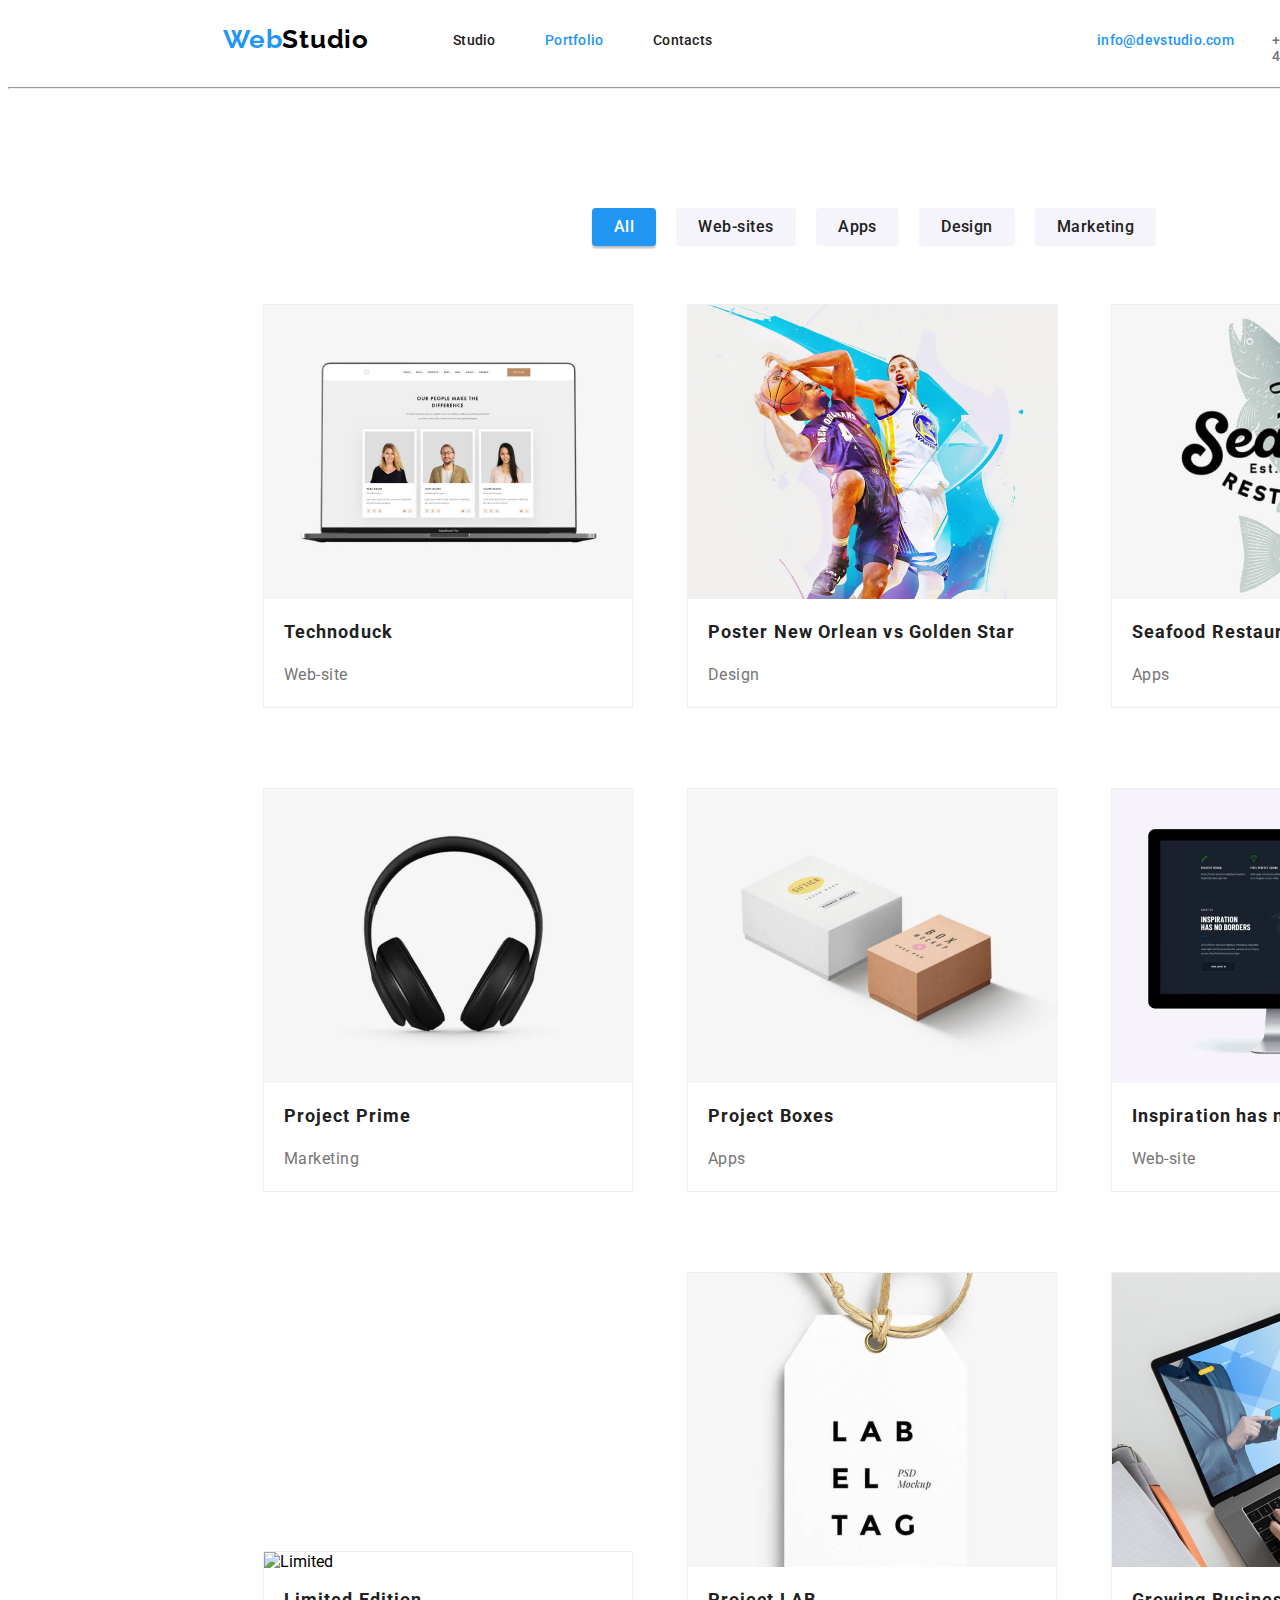
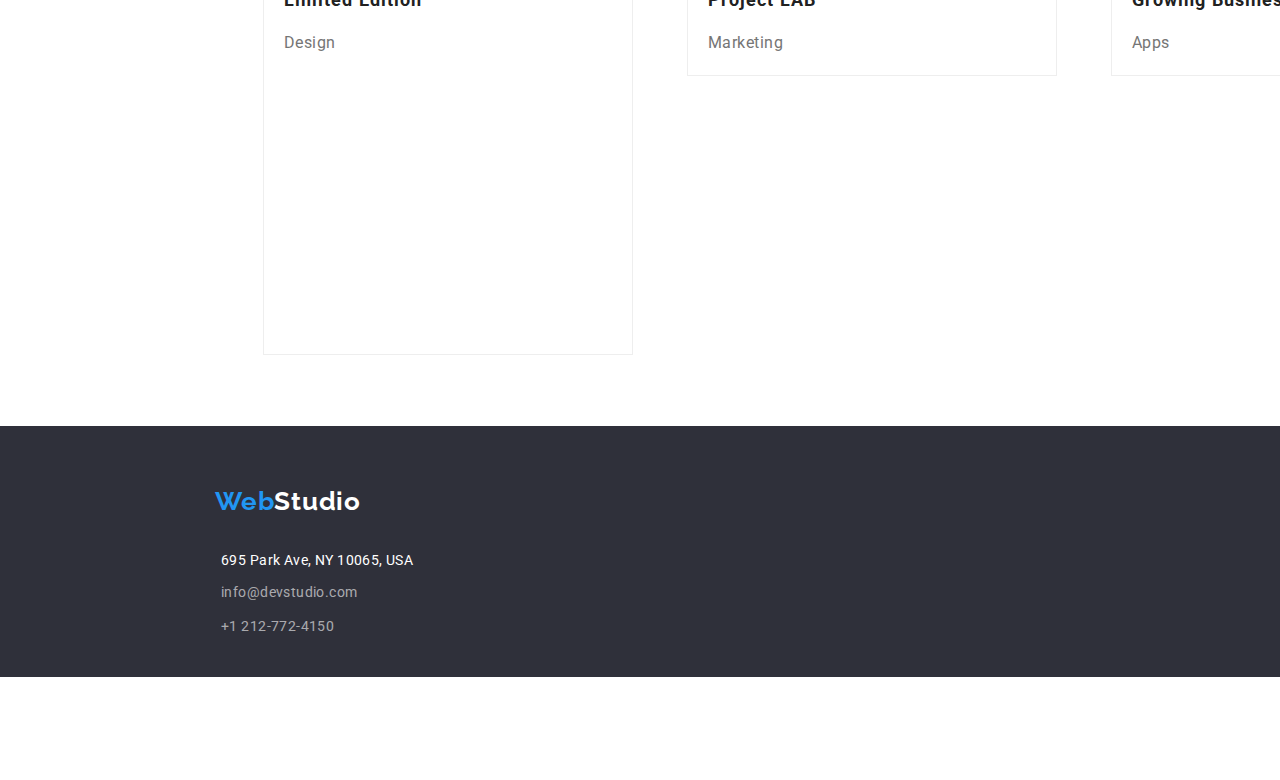
==== portfolio.html @ 0f7d9688 "update-Limited img." ====
<!DOCTYPE html>
<html lang="en">
  <head>
    <meta charset="UTF-8" />
    <meta name="viewport" content="width=device-width, initial-scale=1.0" />
    <title>Portfolio</title>
    <link rel="preconnect" href="https://fonts.googleapis.com">
    <link rel="preconnect" href="https://fonts.gstatic.com" crossorigin>
    <link href="https://fonts.googleapis.com/css2?family=Raleway:wght@700&family=Roboto:wght@400;500;700;900&display=swap" rel="stylesheet">
    <link rel="stylesheet" href="/css/styles.css">
    

    
  </head>
  <body>
     <!-- Header section -->

    <header>
     <div class="header">
      <div class="webstudio">
        <a href="index.html" class="logo">
        <h1 class="studio"><span class="web">Web</span>Studio</h1>
        </a>
      </div>

      <!-- Nav section -->
      
      <nav class="nav">
       
          <ul>
           <li><a href="index.html" class="studio-portfolio">Studio</a></li>

           <li><a href="portfolio.html" class="portfolio-activ">Portfolio</a></li>

           <li><a href="contacts.html" class="contacts">Contacts</a></li>
          </ul>
        
      </nav>


        <a href="info@devstudio.com" class="mail">info@devstudio.com</a>

        <a href="tel:+1212-772-4150" class="tel">+1 212-772-4150</a>

    </div>
    <hr class="hr">
    </header>

    
    <!-- Main section -->

    <main>
      
    <!-- Filter section -->
    
    <section class="section-filters">
    <div class="buttons">
      <ul>
        <li><button class="button-all" type="button"><span class="span-all">All</span></button></li>
        <li><button class="button-web" type="button"><span class="span-web">Web-sites</span></button></li>
        <li><button class="button-apps" type="button"><span class="span-apps">Apps</span></button></li>
        <li><button class="button-design" type="button"><span class="span-design">Design</span></button></li>
        <li><button class="button-marketing" type="button"><span class="span-marketing">Marketing</span></button></li>
      </ul>
    </section>

    <!-- Images section -->

    <section class="project">
     <ul>
          <li>

              <div class="project-div">
                <img src="images/site.jpg" alt="Laptop" width="370">
                <div class="technoduck-text">
                  <h3>Technoduck</h3>
                <p>Web-site</p>
                </div>
          </div>
           
          </li>

           <li>
            <div class="project-div">
                  <img src="images/poster.jpg" alt="Poster" width="370">
                  <h3>Poster New Orlean vs Golden Star</h3>
                  <p>Design</p>
            </div>

          </li>

           <li>
            <div class="project-div">
                  <img src="images/restaurant.jpg" alt="Resturant App" width="370">
                  <h3>Seafood Restaurant</h3>
                  <p>Apps</p>
            </div>
          </li>

           <li>
            <div class="project-div">
                  <img src="images/headsets.jpg" alt="Headsets" width="370">
                  <h3>Project Prime</h3>
                  <p>Marketing</p>
            </div>
          </li>

           <li>
            <div class="project-div">
                  <img src="images/boxes.jpg" alt="Boxes" width="370">
                  <h3>Project Boxes</h3>
                  <p>Apps</p>
            </div>
          </li>

           <li>
            <div class="project-div">
                  <img src="images/monitor.jpg" alt="Monitor" width="370">
                  <h3>Inspiration has no Borders</h3>
                  <p>Web-site</p>
            </div>
          </li>

           <li>
            <div class="project-div">
                  <img src="images/Limited.jpg" alt="Limited" width="370">
                  <h3>Limited Edition</h3>
                  <p>Design</p>
            </div>
          </li>

           <li>
           <div class="project-div">
                  <img src="images/Label-tag.jpg" alt="Label-tag" width="370">
                  <h3>Project LAB</h3>
                  <p>Marketing</p>
            </div>
          </li>

           <li>
            <div class="project-div">
                  <img src="images/buisiness.jpg" alt="Growing Business" width="370"> 
                  <h3>Growing Business</h3>
                  <p>Apps</p>
            </div>
          </li>
     </ul>
    </section>
    </main>

    <!-- Footer section -->

    <footer>

      <section class="footer-portfolio">
        <div>
          <div class="webstudio">
            <a href="index.html" class="logo">
            <h1 class="studio-footer"><span class="web">Web</span>Studio</h1>
            </a>
          </div>
  
          <address>

            <ul>
              <li><p class="footer-paragraph">695 Park Ave, NY 10065, USA</p></li>
              <li><a class="footer-mail" href="info@devstudio.com">info@devstudio.com</a></li>
              <li><a class="footer-tel" href="tel:+1212-772-4150">+1 212-772-4150</a></li>
            </ul>
          
          </address>
        </div>
      </section>
     
    </footer>



  </body>
</html>
---- css/styles.css ----
/* Body */

:root{
    --text-color:#2196F3;
    --text-large: 44px;
    --text-normal: 16px;
    --text-small: 14px;
}

body{
font-family: 'Roboto', sans-serif;
width: 1600px;
height: 2348px;
width: 1600px;
height: 2348px;
top: -3267px;
left: -3897px;


}


/*  Studio Page/Header Section */

.webstudio{
    padding-left: 215px;
    margin-top: 24px;
}

.logo{
    text-decoration: none;
}

.web{
color: var(--text-color);
font-size: 26px;
font-family: Raleway;
font-style: normal;
font-weight: 700;
line-height: normal;
letter-spacing: 0.78px;

}

.studio{
color: #000000;
font-size: 26px;
font-family: Raleway;
font-style: normal;
font-weight: 700;
line-height: normal;
letter-spacing: 0.78px;

}

/* Navication section */

.header{
    width: 1600px;
    height: 55px;
    flex-shrink: 0;
    color: #FFF;
}

.nav ul li{
display: inline;
}

.nav a{
    text-decoration: none;
}

.studio-activ{
position: absolute;
width: 42px;
height: 16px;
top: 32px;
left: 453px;
color: var(--text-color);
font-size: 14px;
font-family: Roboto;
font-style: normal;
font-weight: 500;
line-height: normal;
letter-spacing: 0.28px;

}

.portfolio{
position: absolute;
width: 58px;
height: 16px;
top: 32px;
left: 545px;
color: #212121;
font-size: 14px;
font-family: Roboto;
font-style: normal;
font-weight: 500;
line-height: normal;
letter-spacing: 0.28px;

}

.contacts{
position: absolute;
width: 58px;
height: 16px;
top: 32px;
left: 653px;
color: #212121;
font-size: 14px;
font-family: Roboto;
font-style: normal;
font-weight: 500;
line-height: normal;
letter-spacing: 0.28px;

}

.cursor {
position: absolute;
width: 32px;
height: 12px;
top: 48px;
left: 483px;

}

.mail{
position: absolute;
width: 135px;
height: 16px;
top: 32px;
left: 1097px;
color: var(--text-color);
font-size: 14px;
font-family: Roboto;
font-style: normal;
font-weight: 500;
line-height: normal;
letter-spacing: 0.28px;
text-decoration: none;
}

.tel{
position: absolute;
width: 113px;
height: 16px;
top: 32px;
left: 1272px;
color: #757575;
font-size: 14px;
font-family: Roboto;
font-style: normal;
font-weight: 500;
line-height: normal;
letter-spacing: 0.28px;
text-decoration: none;
}

.cursor-mail{
position: absolute;
left: 1119px;
top: 54px;

}

/* Portfolio Page / Header Section */

.portfolio-activ{
position: absolute;
width: 58px;
height: 16px;
top: 32px;
left: 545px;
color: var(--text-color);
font-size: 14px;
font-family: Roboto;
font-style: normal;
font-weight: 500;
line-height: normal;
letter-spacing: 0.28px;
}

.studio-portfolio{
position: absolute;
width: 42px;
height: 16px;
top: 32px;
left: 453px;
color: #212121;
font-size: 14px;
font-family: Roboto;
font-style: normal;
font-weight: 500;
line-height: normal;
letter-spacing: 0.28px;
}

.studio-activ:hover, .studio-activ:focus,
.portfolio:hover, .portfolio:focus,  
.contacts:hover, .contacts:focus,
.tel:hover, .contacts:focus,
.portfolio-activ:hover, .portfolio-activ:focus,
.studio-portfolio:hover, .studio-portfolio:focus {
   color: var(--text-color);
}


/* Main section for Studio Page */

.background{
 background: #2F303A;
 width: 1600px;
 height: 600px;
 flex-shrink: 0;
}

.title{
position: absolute;
width: 696px;
height: 120px;
top: 280px;
left: 452px;
font-family: Roboto;
font-size: 44px;
font-weight: 900;
line-height: 60px;
letter-spacing: 0.06em;
text-align: center;
color: #FFFFFF;

}


.button-book-a-service{
 
position: absolute;
width: 200px;
height: 50px;
top: 430px;
left: 700px;
border-radius: 4px;
border-radius: 4px;
background: #2196F3;
box-shadow: 0px 4px 4px 0px rgba(0, 0, 0, 0.15);
cursor: pointer;

}

.request{
color: #FFF;
font-size: 16px;
font-family: Roboto;
font-style: normal;
font-weight: 700;
line-height: 1.875em;
letter-spacing: 0.96px;
}

/* Details section */

 .description-what-we-do{
 background-color: #FFFFFF;
 width: 1600px;
 height: 2348px;
 padding-left: 100px;
}

.details {
display: flex;
position: absolute;
width: 1170px;
height: 101px;
flex-shrink: 0;
top: 730px;
left: 215px;

}

h5{
color: #212121;
font-size: 14px;
font-family: Roboto;
font-style: normal;
font-weight: 700;
line-height: normal;
letter-spacing: 0.42px;
text-transform: uppercase;
}

.details p {

color: #757575;
font-size: 14px;
font-family: Roboto;
font-style: normal;
font-weight: 400;
line-height: 24px;
letter-spacing: 0.42px;
display: flex;
width: 270px;
height: 75px;
flex-direction: column;
flex-shrink: 0;
justify-content: space-evenly;
padding-right: 30px;

}


/* What we do section */

.what-we-do{
width: 100%;
left: 701px;
top: 969px;
text-align: center;
font-family: "Roboto";
font-style: normal;
font-weight: 700;
font-size: 36px;
line-height: 42px;
letter-spacing: 0.03rem;
color: #212121;
}

.images-what-we-do{
    position: absolute;
    width: 1100px;
    height: 386px;
    left: 215px;
    top: 969px;
}


.images-what-we-do ul {
display: flex ;
justify-content: space-evenly;
list-style-type: none;
}

.first-image {
    padding-right: 30px;
}

.second-image {
    padding-right: 30px;
}

/* Our Team */

.our-team {
    position: absolute;
    width: 1600px;
    height: 648px;
    left: 0px;
    top: 1449px;
    background: #F5F4FA;

}

.our-team h2 {
    width: 165px;
    height: 42px;
    left: 718px;
    top: 1543px;
    font-family: "Roboto";
    font-style: normal;
    font-weight: 700;
    font-size: 36px;
    line-height: 42px;
    text-align: center;
    letter-spacing: 0.03em;
    width: 100%;
    margin-top: 94px;
    
}

.our-team ul {
    list-style-type: none;
    display: flex;
    justify-content: space-evenly;
    margin-top: 50px;
    margin-right: 120px;

}

.card {
    border-radius: 0px 0px 4px 4px;
    background: #FFF;
    box-shadow: 0px 1px 3px rgba(0, 0, 0, 0.12), 0px 1px 1px rgba(0, 0, 0, 0.14),
    0px 2px 1px rgba(0, 0, 0, 0.2);
    text-align: center;
    justify-content:space-between;
    flex-direction: column;
    height:100%;
}


.our-team h4 {
   
    font-family: 'Roboto';
    font-style: normal;
    font-weight: 500;
    font-size: 16px;
    line-height: 19px;
    text-align: center;
    letter-spacing: 0.03em;
    margin-bottom:5px;
    color: #212121;

}

.our-team span {
    color: #757575;
text-align: center;
font-size: 16px;
font-family: Roboto;
font-style: normal;
font-weight: 400;
line-height: normal;
letter-spacing: 0.48px;
width: 130px;
height: 19px;
top: 1954px;
left: 285px;

}

.first-card,
.second-card,
.third-card,
.fourth-card {
    padding-bottom: 20px;
}

/* Footer Section */

.footer-section {
    position: absolute;
    width: 1600px;
    height: 251px;
    flex-shrink: 0;
    background: #2F303A;
    top: 2097px;
    left: 0px;

}
    
.studio-footer {
color: #FFFFFF;
font-size: 26px;
font-family: Raleway;
font-style: normal;
font-weight: 700;
line-height: normal;
letter-spacing: 0.78px;
margin-top: 60px;

}

.footer-section ul {
list-style-type: none;
margin-left: 176px;

}

.footer-section a {
text-decoration: none;
}

.footer-paragraph {
    color: #FFF;
    font-size: 14px;
    font-family: Roboto;
    font-style: normal;
    font-weight: 400;
    line-height: normal;
    letter-spacing: 0.03em;
}

.footer-mail {
    color: rgba(255, 255, 255, 0.60);
    font-size: 14px;
    font-family: Roboto;
    font-style: normal;
    font-weight: 400;
    line-height: 16px;
    letter-spacing: 0.03em;
}


.footer-tel {
    color: rgba(255, 255, 255, 0.60);
    font-size: 14px;
    font-family: Roboto;
    font-style: normal;
    font-weight: 400;
    line-height: 16px;
    letter-spacing: 0.03em;
}

.footer-paragraph:hover,
.footer-mail:hover,
.footer-tel:hover {
    color: #2196F3;
}

.footer-paragraph:focus,
.footer-mail:focus,
.footer-tel:focus {
    color: #2196F3;
}

.footer-section ul li {
    padding: 5px;
    margin-top: 5px;
}

.footer-section ul li .footer-paragraph {
    margin-bottom: -1px;
}

/* Portfolio Page */

.hr {
    color: #ECECEC
}

.buttons {
    position: absolute;
    width: 516px;
    height: 38px;
    top: 174px;
    left: 542px;
    border-radius: 4px;
    margin-top: -70px;
    

}

.buttons ul {
list-style-type: none;
margin-top: 94px;
display: flex;


}

.buttons li {
    display: inline;
    padding: 10px;
}

.button-all {
    width: 64px;
    height: 38px;
    top: 174px;
    left: 542px;
    border-radius: 4px;
    background: #2196F3;
    box-shadow: 0px 2px 2px 0px rgba(0, 0, 0, 0.12), 0px 1px 2px 0px rgba(0, 0, 0, 0.08), 0px 3px 1px 0px rgba(0, 0, 0, 0.10);
    border: #FFF;
    cursor: pointer;
}

.span-all {
    color: #FFF;
text-align: center;
font-size: 16px;
font-family: Roboto;
font-style: normal;
font-weight: 500;
line-height: 26px;
letter-spacing: 0.03em;
}

.button-web {
    width: 120px;
    height: 38px;
    flex-shrink: 0;
    border-radius: 4px;
    background: #F5F4FA;
    border: #FFF;
    cursor: pointer;
}

.span-web {
    color: #212121;
text-align: center;
font-size: 16px;
font-family: Roboto;
font-style: normal;
font-weight: 500;
line-height: 26px;
letter-spacing: 0.48px;

}

.button-apps {
    width: 83px;
    height: 38px;
    flex-shrink: 0;
    border-radius: 4px;
    background: #F5F4FA;
    border: #FFF;
    cursor: pointer;
}

.span-apps {
    color: #212121;
    text-align: center;
    font-size: 16px;
    font-family: Roboto;
    font-style: normal;
    font-weight: 500;
    line-height: 26px;
    letter-spacing: 0.48px;
}

.button-design {
    width: 96px;
    height: 38px;
    flex-shrink: 0;
    border-radius: 4px;
    background: #F5F4FA;    
    border: #FFF;
    cursor: pointer;
}

.span-design { 
    color: #212121;
    text-align: center;
    font-size: 16px;
    font-family: Roboto;
    font-style: normal;
    font-weight: 500;
    line-height: 26px;
    letter-spacing: 0.48px;
}

.button-marketing {
    width: 121px;
    height: 38px;
    top: 174px;
    left: 937px;
    border-radius: 4px;
    border: #FFF;
    background: #F5F4FA;
    cursor: pointer;
    
}

.span-marketing {
    color: #212121;
    text-align: center;
    font-size: 16px;
    font-family: Roboto;
    font-style: normal;
    font-weight: 500;
    line-height: 26px;
    letter-spacing: 0.48px;
    
}

.project {
    width: 1600px;
    flex-direction: column;
    justify-content: center;
    align-items: center;
    gap: 94px;
    background: #FFF;
    
}

.project-div {
    box-sizing: border-box;
    width: 370px;
    height: 404px;
    left: 215px;
    background: #FFFFFF;
    border: 1px solid #EEEEEE;
    margin-bottom: 30px;

}
   
.button-all:focus,
.button-web:hover, .button-web:focus,
.button-apps:hover, .button-apps:focus,
.button-design:hover, .button-design:focus,
.button-marketing:hover, .button-marketing:focus {
   background-color: #2196F3;
}

.project ul {
 list-style-type: none;
 margin-top: 190px;
 margin-left: 190px;
}

.project li{
    display: inline-block;
    padding: 25px;

}


.project h3 {
    color: #212121;
    font-size: 18px;
    font-family: Roboto;
    font-style: normal;
    font-weight: 700;
    letter-spacing: 1.08px;
    margin-left: 20px;

}

.project p {
    font-family: Roboto;
font-size: 16px;
font-weight: 400;
line-height: 30px;
letter-spacing: 0.03em;
text-align: left;
color: #757575;
margin-left: 20px;
}

/* Footer Portfolio */

.footer-portfolio {
    width: 1600px;
    height: 251px;
    flex-shrink: 0;
    background: #2F303A;

}

.footer-portfolio ul {
    list-style-type: none;
    margin-left: 176px; 
}

.footer-portfolio {
    position: absolute;
    width: 1600px;
    height: 251px;
    flex-shrink: 0;
    background: #2F303A;
    left: 0px;

}

.footer-portfolio a {
    text-decoration: none;
}

.footer-portfolio ul li {
    padding: 5px;
    margin-top: 5px;
}

.footer-portfolio ul li .footer-paragraph {
    margin-bottom: -1px;
}
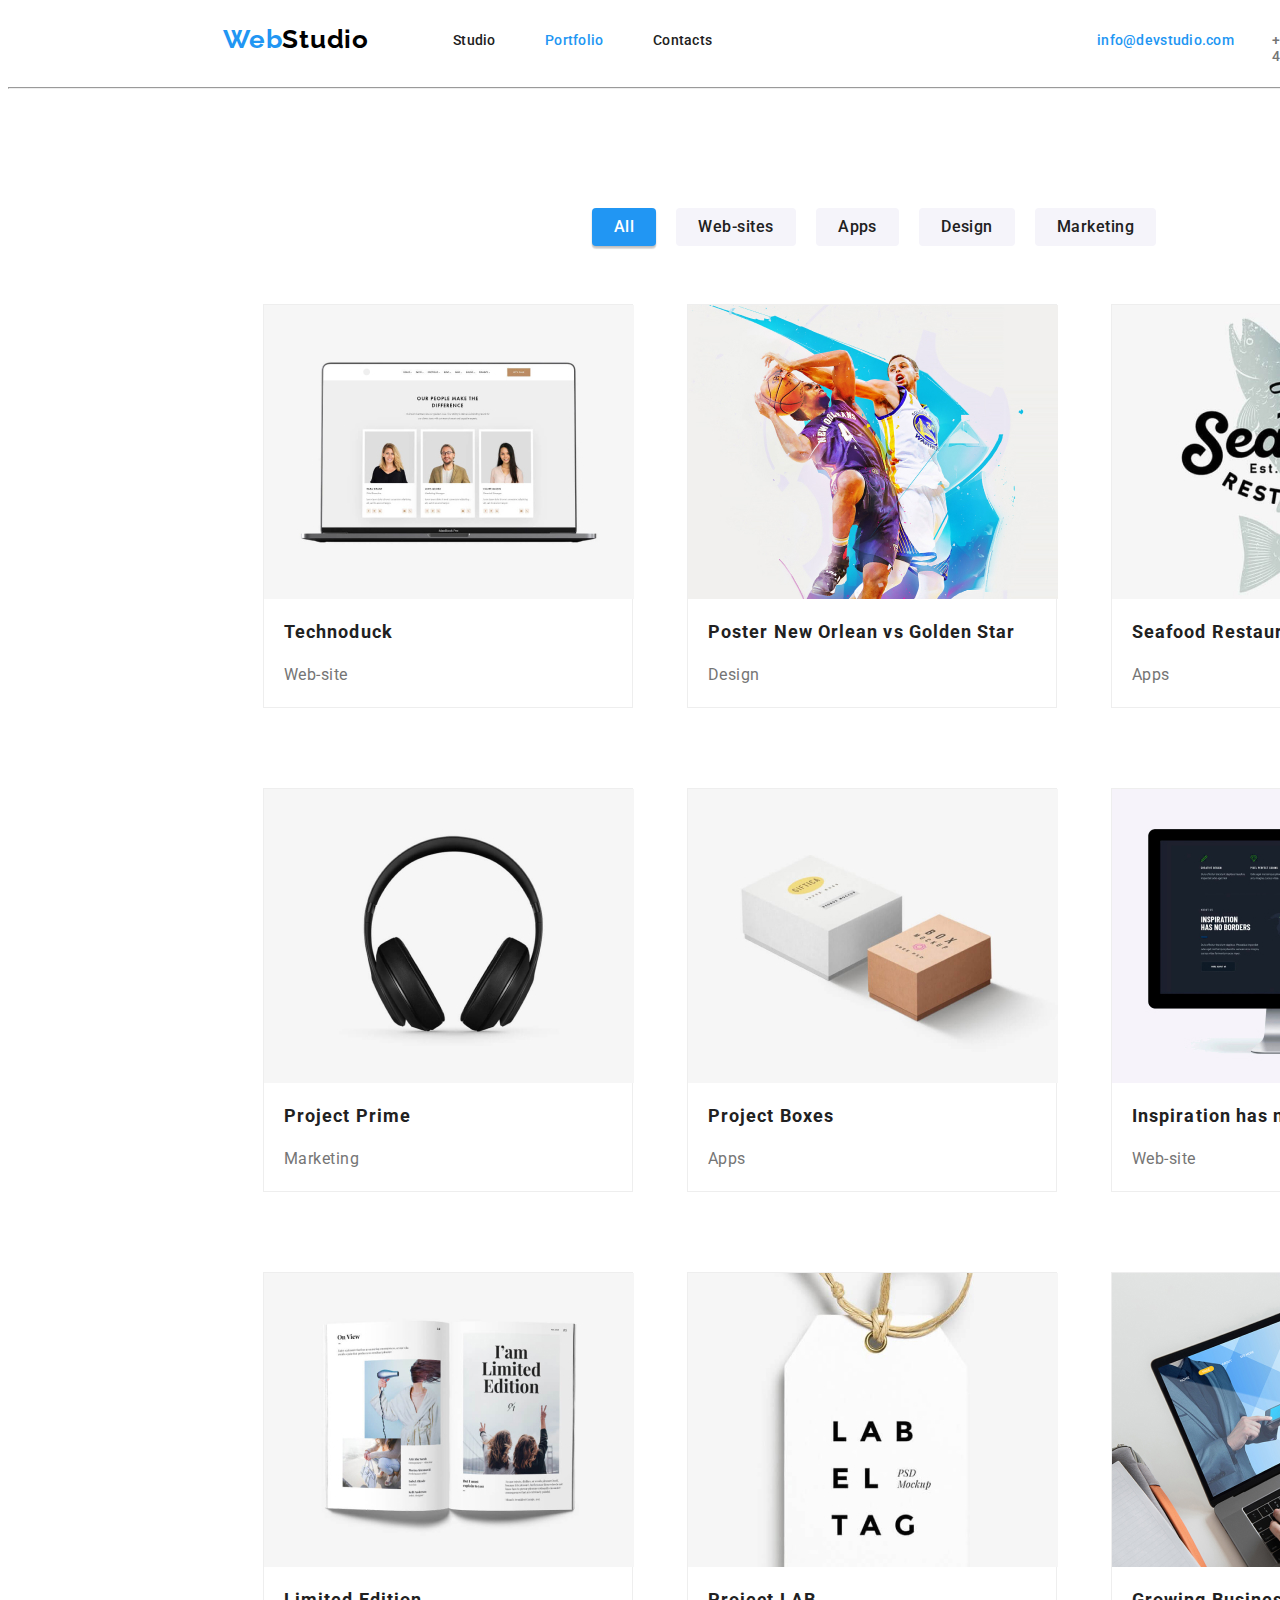
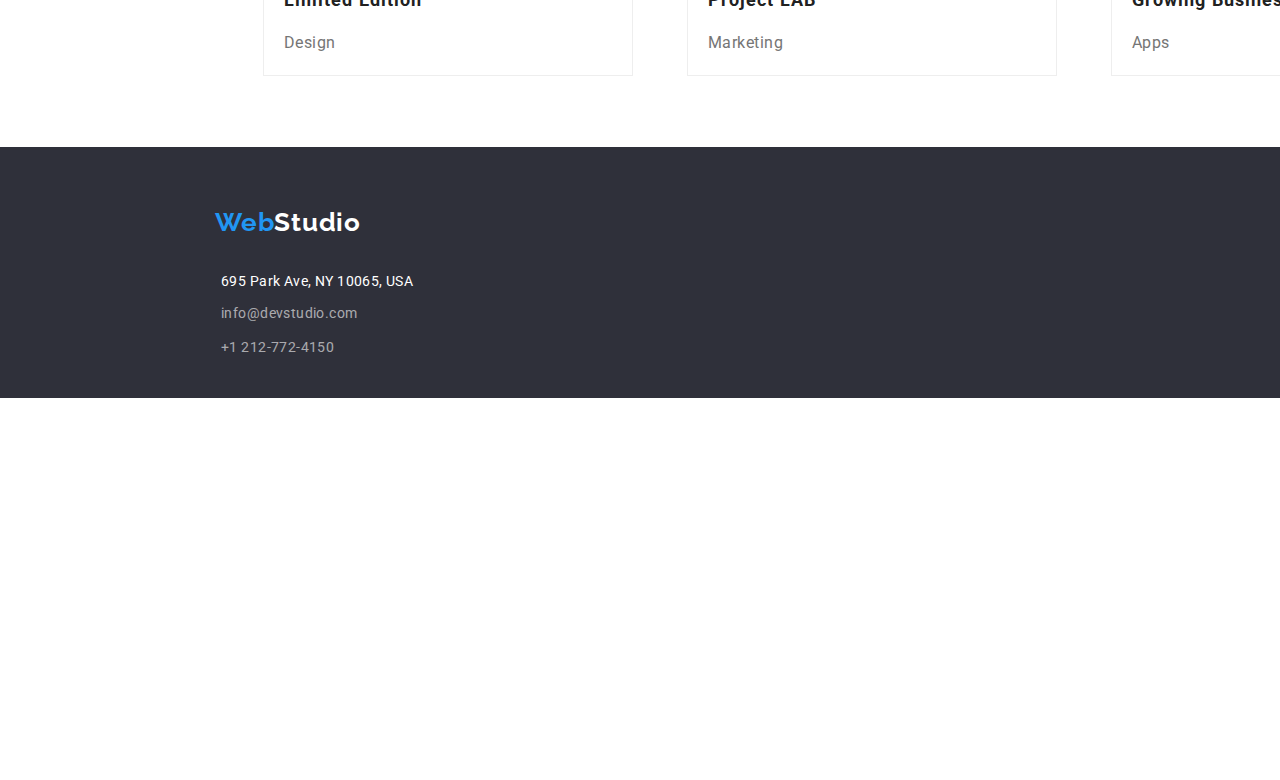
==== commit 833ad8c9: "update- limited edition img." ====
--- a/portfolio.html
+++ b/portfolio.html
@@ -123,7 +123,7 @@
 
            <li>
             <div class="project-div">
-                  <img src="images/Limited.jpg" alt="Limited" width="370">
+                  <img src="images/limited-edition.jpg" alt="Limited-edition" width="370">
                   <h3>Limited Edition</h3>
                   <p>Design</p>
             </div>
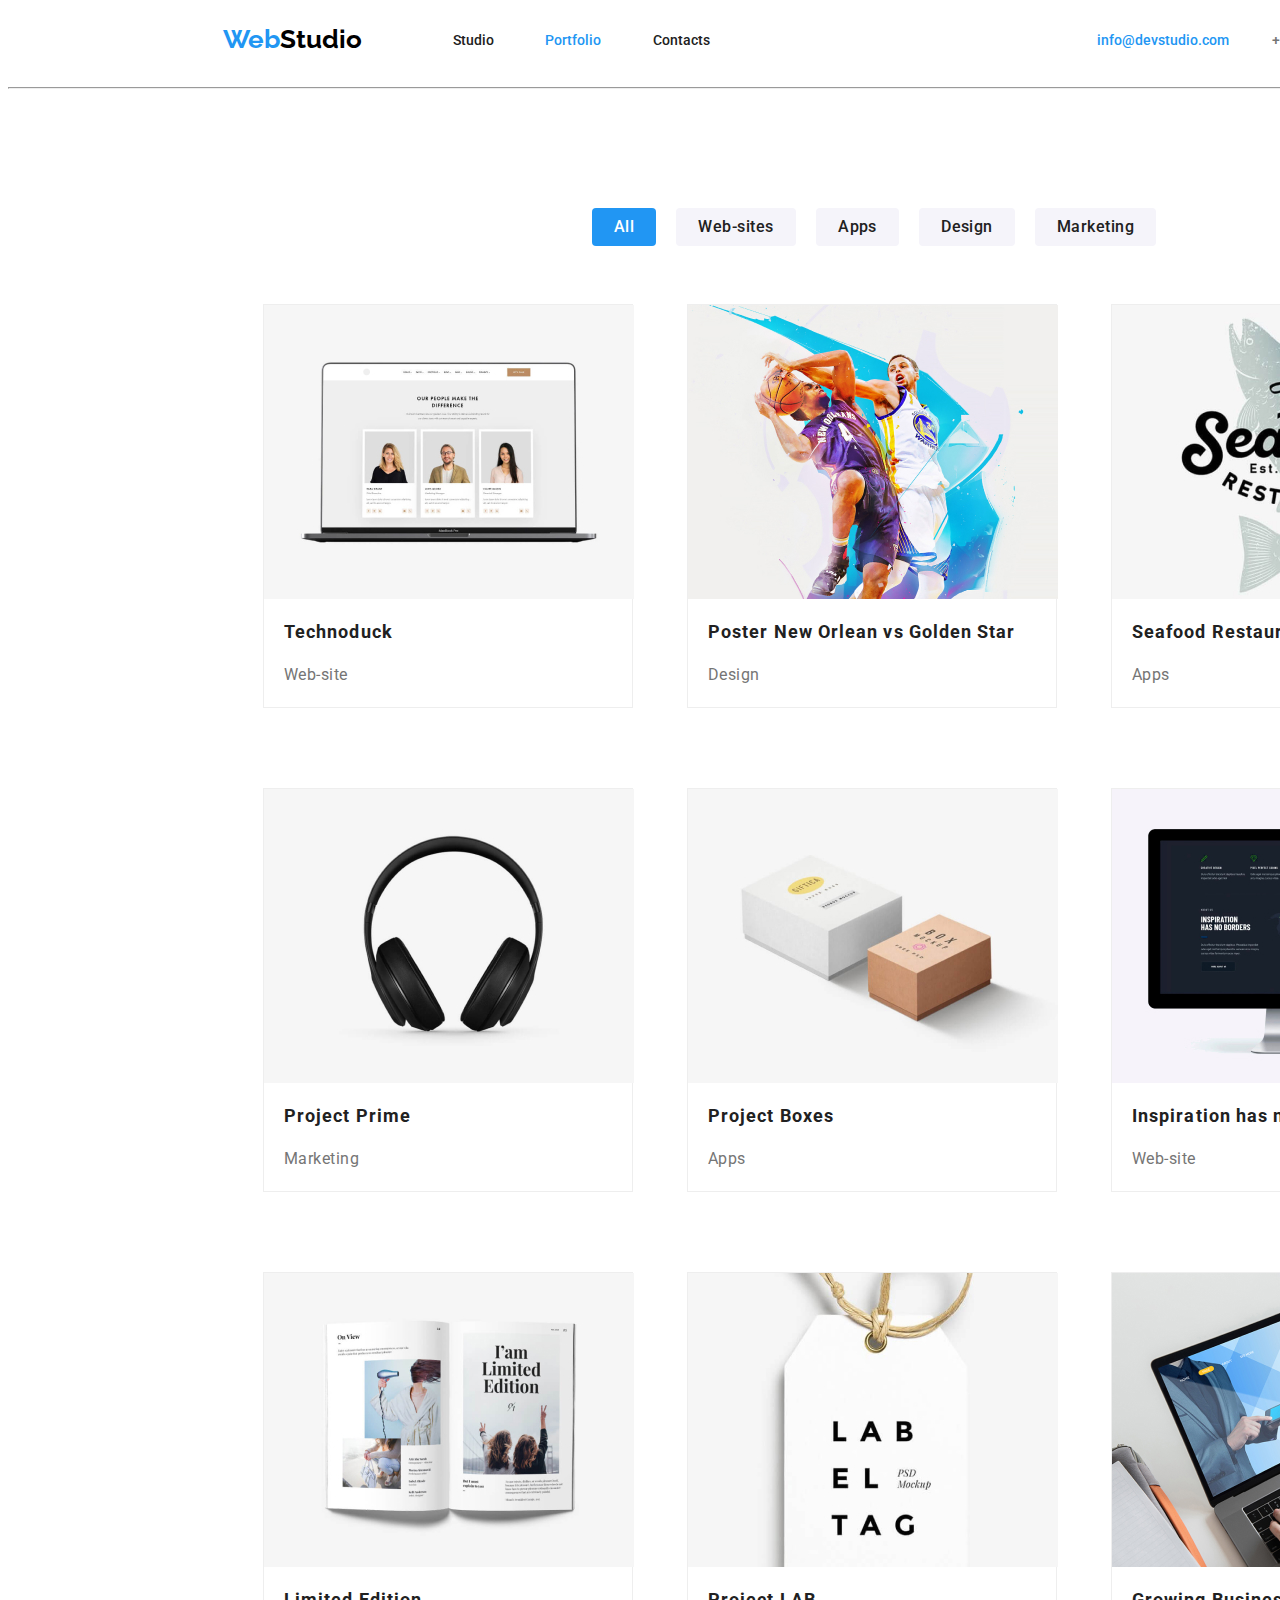
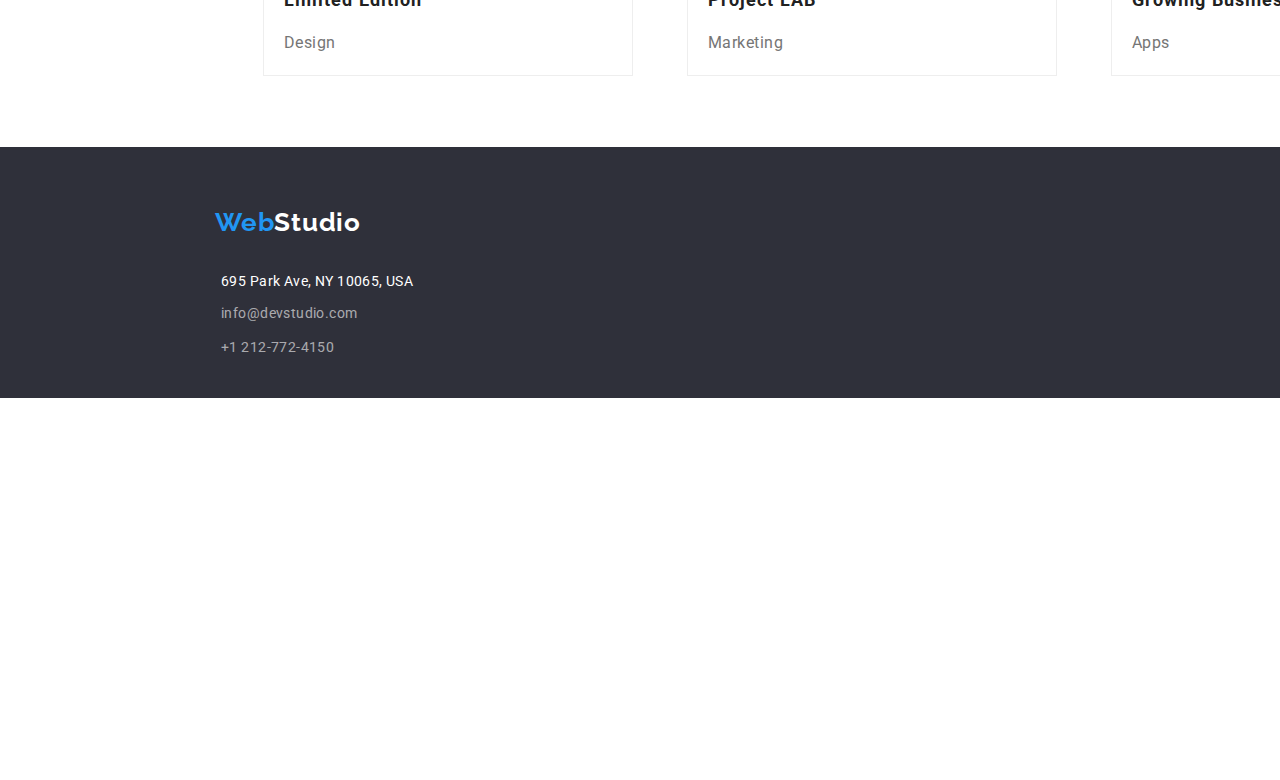
==== commit d0d2418d: "update hw-02" ====
--- a/portfolio.html
+++ b/portfolio.html
@@ -1,180 +1,249 @@
 <!DOCTYPE html>
 <html lang="en">
-  <head>
-    <meta charset="UTF-8" />
-    <meta name="viewport" content="width=device-width, initial-scale=1.0" />
-    <title>Portfolio</title>
-    <link rel="preconnect" href="https://fonts.googleapis.com">
-    <link rel="preconnect" href="https://fonts.gstatic.com" crossorigin>
-    <link href="https://fonts.googleapis.com/css2?family=Raleway:wght@700&family=Roboto:wght@400;500;700;900&display=swap" rel="stylesheet">
-    <link rel="stylesheet" href="/css/styles.css">
-    
-
-    
-  </head>
-  <body>
-     <!-- Header section -->
-
-    <header>
-     <div class="header">
-      <div class="webstudio">
-        <a href="index.html" class="logo">
-        <h1 class="studio"><span class="web">Web</span>Studio</h1>
-        </a>
-      </div>
-
-      <!-- Nav section -->
-      
-      <nav class="nav">
-       
-          <ul>
-           <li><a href="index.html" class="studio-portfolio">Studio</a></li>
-
-           <li><a href="portfolio.html" class="portfolio-activ">Portfolio</a></li>
-
-           <li><a href="contacts.html" class="contacts">Contacts</a></li>
-          </ul>
-        
-      </nav>
-
-
-        <a href="info@devstudio.com" class="mail">info@devstudio.com</a>
-
-        <a href="tel:+1212-772-4150" class="tel">+1 212-772-4150</a>
-
-    </div>
-    <hr class="hr">
-    </header>
-
-    
-    <!-- Main section -->
-
-    <main>
-      
-    <!-- Filter section -->
-    
-    <section class="section-filters">
-    <div class="buttons">
-      <ul>
-        <li><button class="button-all" type="button"><span class="span-all">All</span></button></li>
-        <li><button class="button-web" type="button"><span class="span-web">Web-sites</span></button></li>
-        <li><button class="button-apps" type="button"><span class="span-apps">Apps</span></button></li>
-        <li><button class="button-design" type="button"><span class="span-design">Design</span></button></li>
-        <li><button class="button-marketing" type="button"><span class="span-marketing">Marketing</span></button></li>
-      </ul>
-    </section>
-
-    <!-- Images section -->
-
-    <section class="project">
-     <ul>
-          <li>
-
-              <div class="project-div">
-                <img src="images/site.jpg" alt="Laptop" width="370">
-                <div class="technoduck-text">
-                  <h3>Technoduck</h3>
-                <p>Web-site</p>
+    <head>
+        <meta charset="UTF-8" />
+        <meta name="viewport" content="width=device-width, initial-scale=1.0" />
+        <title>Portfolio</title>
+        <link rel="preconnect" href="https://fonts.googleapis.com" />
+        <link rel="preconnect" href="https://fonts.gstatic.com" crossorigin />
+        <link
+            href="https://fonts.googleapis.com/css2?family=Raleway:wght@700&family=Roboto:wght@400;500;700;900&display=swap"
+            rel="stylesheet"
+        />
+        <link rel="stylesheet" href="./css/styles.css" />
+    </head>
+    <body>
+        <!-- Header section -->
+
+        <header>
+            <div class="header">
+                <div class="webstudio">
+                    <a href="index.html" class="logo">
+                        <h1 class="studio">
+                            <span class="web">Web</span>Studio
+                        </h1>
+                    </a>
                 </div>
-          </div>
-           
-          </li>
-
-           <li>
-            <div class="project-div">
-                  <img src="images/poster.jpg" alt="Poster" width="370">
-                  <h3>Poster New Orlean vs Golden Star</h3>
-                  <p>Design</p>
+
+                <!-- Nav section -->
+
+                <nav class="nav">
+                    <ul>
+                        <li>
+                            <a href="index.html" class="studio-portfolio"
+                                >Studio</a
+                            >
+                        </li>
+
+                        <li>
+                            <a href="portfolio.html" class="portfolio-activ"
+                                >Portfolio</a
+                            >
+                        </li>
+
+                        <li>
+                            <a href="contacts.html" class="contacts"
+                                >Contacts</a
+                            >
+                        </li>
+                    </ul>
+                </nav>
+
+                <a href="info@devstudio.com" class="mail">info@devstudio.com</a>
+
+                <a href="tel:+1212-772-4150" class="tel">+1 212-772-4150</a>
             </div>
-
-          </li>
-
-           <li>
-            <div class="project-div">
-                  <img src="images/restaurant.jpg" alt="Resturant App" width="370">
-                  <h3>Seafood Restaurant</h3>
-                  <p>Apps</p>
-            </div>
-          </li>
-
-           <li>
-            <div class="project-div">
-                  <img src="images/headsets.jpg" alt="Headsets" width="370">
-                  <h3>Project Prime</h3>
-                  <p>Marketing</p>
-            </div>
-          </li>
-
-           <li>
-            <div class="project-div">
-                  <img src="images/boxes.jpg" alt="Boxes" width="370">
-                  <h3>Project Boxes</h3>
-                  <p>Apps</p>
-            </div>
-          </li>
-
-           <li>
-            <div class="project-div">
-                  <img src="images/monitor.jpg" alt="Monitor" width="370">
-                  <h3>Inspiration has no Borders</h3>
-                  <p>Web-site</p>
-            </div>
-          </li>
-
-           <li>
-            <div class="project-div">
-                  <img src="images/limited-edition.jpg" alt="Limited-edition" width="370">
-                  <h3>Limited Edition</h3>
-                  <p>Design</p>
-            </div>
-          </li>
-
-           <li>
-           <div class="project-div">
-                  <img src="images/Label-tag.jpg" alt="Label-tag" width="370">
-                  <h3>Project LAB</h3>
-                  <p>Marketing</p>
-            </div>
-          </li>
-
-           <li>
-            <div class="project-div">
-                  <img src="images/buisiness.jpg" alt="Growing Business" width="370"> 
-                  <h3>Growing Business</h3>
-                  <p>Apps</p>
-            </div>
-          </li>
-     </ul>
-    </section>
-    </main>
-
-    <!-- Footer section -->
-
-    <footer>
-
-      <section class="footer-portfolio">
-        <div>
-          <div class="webstudio">
-            <a href="index.html" class="logo">
-            <h1 class="studio-footer"><span class="web">Web</span>Studio</h1>
-            </a>
-          </div>
-  
-          <address>
-
-            <ul>
-              <li><p class="footer-paragraph">695 Park Ave, NY 10065, USA</p></li>
-              <li><a class="footer-mail" href="info@devstudio.com">info@devstudio.com</a></li>
-              <li><a class="footer-tel" href="tel:+1212-772-4150">+1 212-772-4150</a></li>
-            </ul>
-          
-          </address>
-        </div>
-      </section>
-     
-    </footer>
-
-
-
-  </body>
-</html>+            <hr class="hr" />
+        </header>
+
+        <!-- Main section -->
+
+        <main>
+            <!-- Filter section -->
+
+            <section class="section-filters">
+                <div class="buttons">
+                    <ul>
+                        <li>
+                            <button class="button-all" type="button">
+                                <span class="span-all">All</span>
+                            </button>
+                        </li>
+                        <li>
+                            <button class="button-web" type="button">
+                                <span class="span-web">Web-sites</span>
+                            </button>
+                        </li>
+                        <li>
+                            <button class="button-apps" type="button">
+                                <span class="span-apps">Apps</span>
+                            </button>
+                        </li>
+                        <li>
+                            <button class="button-design" type="button">
+                                <span class="span-design">Design</span>
+                            </button>
+                        </li>
+                        <li>
+                            <button class="button-marketing" type="button">
+                                <span class="span-marketing">Marketing</span>
+                            </button>
+                        </li>
+                    </ul>
+                </div>
+            </section>
+
+            <!-- Images section -->
+
+            <section class="project">
+                <ul>
+                    <li>
+                        <div class="project-div">
+                            <img
+                                src="images/site.jpg"
+                                alt="Laptop"
+                                width="370"
+                            />
+                            <div class="technoduck-text">
+                                <h3>Technoduck</h3>
+                                <p>Web-site</p>
+                            </div>
+                        </div>
+                    </li>
+
+                    <li>
+                        <div class="project-div">
+                            <img
+                                src="images/poster.jpg"
+                                alt="Poster"
+                                width="370"
+                            />
+                            <h3>Poster New Orlean vs Golden Star</h3>
+                            <p>Design</p>
+                        </div>
+                    </li>
+
+                    <li>
+                        <div class="project-div">
+                            <img
+                                src="images/restaurant.jpg"
+                                alt="Resturant App"
+                                width="370"
+                            />
+                            <h3>Seafood Restaurant</h3>
+                            <p>Apps</p>
+                        </div>
+                    </li>
+
+                    <li>
+                        <div class="project-div">
+                            <img
+                                src="images/headsets.jpg"
+                                alt="Headsets"
+                                width="370"
+                            />
+                            <h3>Project Prime</h3>
+                            <p>Marketing</p>
+                        </div>
+                    </li>
+
+                    <li>
+                        <div class="project-div">
+                            <img
+                                src="images/boxes.jpg"
+                                alt="Boxes"
+                                width="370"
+                            />
+                            <h3>Project Boxes</h3>
+                            <p>Apps</p>
+                        </div>
+                    </li>
+
+                    <li>
+                        <div class="project-div">
+                            <img
+                                src="images/monitor.jpg"
+                                alt="Monitor"
+                                width="370"
+                            />
+                            <h3>Inspiration has no Borders</h3>
+                            <p>Web-site</p>
+                        </div>
+                    </li>
+
+                    <li>
+                        <div class="project-div">
+                            <img
+                                src="images/limited-edition.jpg"
+                                alt="Limited-edition-img"
+                                width="370"
+                            />
+                            <h3>Limited Edition</h3>
+                            <p>Design</p>
+                        </div>
+                    </li>
+
+                    <li>
+                        <div class="project-div">
+                            <img
+                                src="images/Label-tag.jpg"
+                                alt="Label-tag"
+                                width="370"
+                            />
+                            <h3>Project LAB</h3>
+                            <p>Marketing</p>
+                        </div>
+                    </li>
+
+                    <li>
+                        <div class="project-div">
+                            <img
+                                src="images/buisiness.jpg"
+                                alt="Growing Business"
+                                width="370"
+                            />
+                            <h3>Growing Business</h3>
+                            <p>Apps</p>
+                        </div>
+                    </li>
+                </ul>
+            </section>
+        </main>
+
+        <!-- Footer section -->
+
+        <footer>
+            <section class="footer-portfolio">
+                <div>
+                    <div class="webstudio">
+                        <a href="index.html" class="logo">
+                            <h1 class="studio-footer">
+                                <span class="web">Web</span>Studio
+                            </h1>
+                        </a>
+                    </div>
+
+                    <address>
+                        <ul>
+                            <li>
+                                <p class="footer-paragraph">
+                                    695 Park Ave, NY 10065, USA
+                                </p>
+                            </li>
+                            <li>
+                                <a class="footer-mail" href="info@devstudio.com"
+                                    >info@devstudio.com</a
+                                >
+                            </li>
+                            <li>
+                                <a class="footer-tel" href="tel:+1212-772-4150"
+                                    >+1 212-772-4150</a
+                                >
+                            </li>
+                        </ul>
+                    </address>
+                </div>
+            </section>
+        </footer>
+    </body>
+</html>
--- a/css/styles.css
+++ b/css/styles.css
@@ -1,333 +1,223 @@
-   
-   /* Body */
-
-:root{
-    --text-color:#2196F3;
+/* Body */
+:root {
+    --text-color: #2196f3;
     --text-large: 44px;
     --text-normal: 16px;
     --text-small: 14px;
 }
 
-body{
-font-family: 'Roboto', sans-serif;
-width: 1600px;
-height: 2348px;
-width: 1600px;
-height: 2348px;
-top: -3267px;
-left: -3897px;
-
-
-}
-
+body {
+    font-family: 'Roboto', sans-serif;
+    width: 1600px;
+    height: 2348px;
+    width: 1600px;
+    height: 2348px;
+    top: -3267px;
+    left: -3897px;
+}
 
 /*  Studio Page/Header Section */
 
-.webstudio{
+.webstudio {
     padding-left: 215px;
     margin-top: 24px;
 }
 
-.logo{
+.logo {
     text-decoration: none;
 }
 
-.web{
-color: var(--text-color);
-font-size: 26px;
-font-family: Raleway;
-font-style: normal;
-font-weight: 700;
-line-height: normal;
-letter-spacing: 0.78px;
-
-}
-
-.studio{
-color: #000000;
-font-size: 26px;
-font-family: Raleway;
-font-style: normal;
-font-weight: 700;
-line-height: normal;
-letter-spacing: 0.78px;
-
+.web {
+    color: var(--text-color);
+    font-size: 26px;
+    font-family: Raleway;
+    font-weight: 700;
+}
+
+.studio {
+    color: #000000;
+    font-size: 26px;
+    font-family: Raleway;
+    font-weight: 700;
 }
 
 /* Navication section */
-
-.header{
+.header {
     width: 1600px;
     height: 55px;
-    flex-shrink: 0;
-    color: #FFF;
-}
-
-.nav ul li{
-display: inline;
-}
-
-.nav a{
+    color: #fff;
+}
+
+.nav ul li {
+    display: inline;
+}
+
+.nav a {
     text-decoration: none;
 }
 
-.studio-activ{
-position: absolute;
-width: 42px;
-height: 16px;
-top: 32px;
-left: 453px;
-color: var(--text-color);
-font-size: 14px;
-font-family: Roboto;
-font-style: normal;
-font-weight: 500;
-line-height: normal;
-letter-spacing: 0.28px;
-
-}
-
-.portfolio{
-position: absolute;
-width: 58px;
-height: 16px;
-top: 32px;
-left: 545px;
-color: #212121;
-font-size: 14px;
-font-family: Roboto;
-font-style: normal;
-font-weight: 500;
-line-height: normal;
-letter-spacing: 0.28px;
-
-}
-
-.contacts{
-position: absolute;
-width: 58px;
-height: 16px;
-top: 32px;
-left: 653px;
-color: #212121;
-font-size: 14px;
-font-family: Roboto;
-font-style: normal;
-font-weight: 500;
-line-height: normal;
-letter-spacing: 0.28px;
-
-}
-
-.cursor {
-position: absolute;
-width: 32px;
-height: 12px;
-top: 48px;
-left: 483px;
-
-}
-
-.mail{
-position: absolute;
-width: 135px;
-height: 16px;
-top: 32px;
-left: 1097px;
-color: var(--text-color);
-font-size: 14px;
-font-family: Roboto;
-font-style: normal;
-font-weight: 500;
-line-height: normal;
-letter-spacing: 0.28px;
-text-decoration: none;
-}
-
-.tel{
-position: absolute;
-width: 113px;
-height: 16px;
-top: 32px;
-left: 1272px;
-color: #757575;
-font-size: 14px;
-font-family: Roboto;
-font-style: normal;
-font-weight: 500;
-line-height: normal;
-letter-spacing: 0.28px;
-text-decoration: none;
-}
-
-.cursor-mail{
-position: absolute;
-left: 1119px;
-top: 54px;
-
+.studio-activ,
+.portfolio,
+.contacts,
+.studio-portfolio,
+.portfolio-activ {
+    position: absolute;
+    width: 42px;
+    height: 16px;
+    top: 32px;
+    left: 453px;
+    color: var(--text-color);
+    font-size: 14px;
+    font-family: Roboto;
+    font-weight: 500;
+}
+
+.portfolio {
+    left: 545px;
+    color: #212121;
+}
+
+.contacts {
+    left: 653px;
+    color: #212121;
+}
+
+.mail,
+.tel {
+    position: absolute;
+    width: 135px;
+    height: 16px;
+    top: 32px;
+    left: 1097px;
+    color: var(--text-color);
+    font-size: 14px;
+    font-family: Roboto;
+    font-weight: 500;
+    text-decoration: none;
+}
+
+.tel {
+    left: 1272px;
+    color: #757575;
 }
 
 /* Portfolio Page / Header Section */
-
-.portfolio-activ{
-position: absolute;
-width: 58px;
-height: 16px;
-top: 32px;
-left: 545px;
-color: var(--text-color);
-font-size: 14px;
-font-family: Roboto;
-font-style: normal;
-font-weight: 500;
-line-height: normal;
-letter-spacing: 0.28px;
-}
-
-.studio-portfolio{
-position: absolute;
-width: 42px;
-height: 16px;
-top: 32px;
-left: 453px;
-color: #212121;
-font-size: 14px;
-font-family: Roboto;
-font-style: normal;
-font-weight: 500;
-line-height: normal;
-letter-spacing: 0.28px;
-}
-
-.studio-activ:hover, .studio-activ:focus,
-.portfolio:hover, .portfolio:focus,  
-.contacts:hover, .contacts:focus,
-.tel:hover, .contacts:focus,
-.portfolio-activ:hover, .portfolio-activ:focus,
-.studio-portfolio:hover, .studio-portfolio:focus {
-   color: var(--text-color);
-}
-
+.portfolio-activ {
+    width: 58px;
+    left: 545px;
+}
+
+.studio-portfolio {
+    left: 453px;
+    color: #212121;
+}
+
+.studio-activ:hover,
+.studio-activ:focus,
+.portfolio:hover,
+.portfolio:focus,
+.contacts:hover,
+.contacts:focus,
+.tel:hover,
+.contacts:focus,
+.portfolio-activ:hover,
+.portfolio-activ:focus,
+.studio-portfolio:hover,
+.studio-portfolio:focus {
+    color: var(--text-color);
+}
 
 /* Main section for Studio Page */
-
-.background{
- background: #2F303A;
- width: 1600px;
- height: 600px;
- flex-shrink: 0;
-}
-
-.title{
-position: absolute;
-width: 696px;
-height: 120px;
-top: 280px;
-left: 452px;
-font-family: Roboto;
-font-size: 44px;
-font-weight: 900;
-line-height: 60px;
-letter-spacing: 0.06em;
-text-align: center;
-color: #FFFFFF;
-
-}
-
-
-.button-book-a-service{
- 
-position: absolute;
-width: 200px;
-height: 50px;
-top: 430px;
-left: 700px;
-border-radius: 4px;
-border-radius: 4px;
-background: #2196F3;
-box-shadow: 0px 4px 4px 0px rgba(0, 0, 0, 0.15);
-cursor: pointer;
-
-}
-
-.request{
-color: #FFF;
-font-size: 16px;
-font-family: Roboto;
-font-style: normal;
-font-weight: 700;
-line-height: 1.875em;
-letter-spacing: 0.96px;
+.background {
+    background: #2f303a;
+    width: 1600px;
+    height: 600px;
+}
+
+.title {
+    position: absolute;
+    width: 696px;
+    height: 120px;
+    top: 280px;
+    left: 452px;
+    font-family: Roboto;
+    font-size: 44px;
+    font-weight: 900;
+    letter-spacing: 0.06em;
+    text-align: center;
+    color: #ffffff;
+}
+
+.button-book-a-service {
+    position: absolute;
+    width: 200px;
+    height: 50px;
+    top: 430px;
+    left: 700px;
+    border-radius: 4px;
+    background: #2196f3;
+    box-shadow: 0px 4px 4px 0px rgba(0, 0, 0, 0.15);
+    cursor: pointer;
+}
+
+.request {
+    color: #fff;
+    font-size: 16px;
+    font-family: Roboto;
+    font-weight: 700;
+    line-height: 1.875em;
+    letter-spacing: 0.96px;
 }
 
 /* Details section */
-
- .description-what-we-do{
- background-color: #FFFFFF;
- width: 1600px;
- height: 2348px;
- padding-left: 100px;
+.description-what-we-do {
+    background-color: #ffffff;
+    width: 1600px;
+    height: 2348px;
+    padding-left: 100px;
 }
 
 .details {
-display: flex;
-position: absolute;
-width: 1170px;
-height: 101px;
-flex-shrink: 0;
-top: 730px;
-left: 215px;
-
-}
-
-h5{
-color: #212121;
-font-size: 14px;
-font-family: Roboto;
-font-style: normal;
-font-weight: 700;
-line-height: normal;
-letter-spacing: 0.42px;
-text-transform: uppercase;
+    display: flex;
+    position: absolute;
+    width: 1170px;
+    height: 101px;
+    top: 730px;
+    left: 215px;
+}
+
+h5 {
+    color: #212121;
+    font-size: 14px;
+    font-family: Roboto;
+    font-weight: 700;
 }
 
 .details p {
-
-color: #757575;
-font-size: 14px;
-font-family: Roboto;
-font-style: normal;
-font-weight: 400;
-line-height: 24px;
-letter-spacing: 0.42px;
-display: flex;
-width: 270px;
-height: 75px;
-flex-direction: column;
-flex-shrink: 0;
-justify-content: space-evenly;
-padding-right: 30px;
-
-}
-
+    color: #757575;
+    font-size: 14px;
+    font-family: Roboto;
+    font-weight: 400;
+    line-height: 24px;
+    letter-spacing: 0.42px;
+    display: flex;
+    width: 270px;
+    padding-right: 30px;
+}
 
 /* What we do section */
-
-.what-we-do{
-width: 100%;
-left: 701px;
-top: 969px;
-text-align: center;
-font-family: "Roboto";
-font-style: normal;
-font-weight: 700;
-font-size: 36px;
-line-height: 42px;
-letter-spacing: 0.03rem;
-color: #212121;
-}
-
-.images-what-we-do{
+.what-we-do {
+    left: 701px;
+    top: 969px;
+    text-align: center;
+    font-family: 'Roboto';
+    font-weight: 700;
+    font-size: 36px;
+    line-height: 42px;
+    color: #212121;
+}
+
+.images-what-we-do {
     position: absolute;
     width: 1100px;
     height: 386px;
@@ -335,40 +225,32 @@
     top: 969px;
 }
 
-
 .images-what-we-do ul {
-display: flex ;
-justify-content: space-evenly;
-list-style-type: none;
-}
-
-.first-image {
-    padding-right: 30px;
-}
-
+    display: flex;
+    justify-content: space-evenly;
+    list-style-type: none;
+}
+
+.first-image,
 .second-image {
     padding-right: 30px;
 }
 
 /* Our Team */
-
 .our-team {
     position: absolute;
     width: 1600px;
     height: 648px;
     left: 0px;
     top: 1449px;
-    background: #F5F4FA;
-
+    background: #f5f4fa;
 }
 
 .our-team h2 {
     width: 165px;
-    height: 42px;
     left: 718px;
     top: 1543px;
-    font-family: "Roboto";
-    font-style: normal;
+    font-family: 'Roboto';
     font-weight: 700;
     font-size: 36px;
     line-height: 42px;
@@ -376,7 +258,6 @@
     letter-spacing: 0.03em;
     width: 100%;
     margin-top: 94px;
-    
 }
 
 .our-team ul {
@@ -385,49 +266,38 @@
     justify-content: space-evenly;
     margin-top: 50px;
     margin-right: 120px;
-
 }
 
 .card {
     border-radius: 0px 0px 4px 4px;
-    background: #FFF;
+    background: #fff;
     box-shadow: 0px 1px 3px rgba(0, 0, 0, 0.12), 0px 1px 1px rgba(0, 0, 0, 0.14),
-    0px 2px 1px rgba(0, 0, 0, 0.2);
-    text-align: center;
-    justify-content:space-between;
+        0px 2px 1px rgba(0, 0, 0, 0.2);
+    text-align: center;
+    justify-content: space-between;
     flex-direction: column;
-    height:100%;
-}
-
+    height: 100%;
+}
 
 .our-team h4 {
-   
     font-family: 'Roboto';
-    font-style: normal;
     font-weight: 500;
     font-size: 16px;
     line-height: 19px;
     text-align: center;
     letter-spacing: 0.03em;
-    margin-bottom:5px;
-    color: #212121;
-
+    margin-bottom: 5px;
+    color: #212121;
 }
 
 .our-team span {
     color: #757575;
-text-align: center;
-font-size: 16px;
-font-family: Roboto;
-font-style: normal;
-font-weight: 400;
-line-height: normal;
-letter-spacing: 0.48px;
-width: 130px;
-height: 19px;
-top: 1954px;
-left: 285px;
-
+    width: 130px;
+    height: 19px;
+    top: 1954px;
+    left: 285px;
+    font-family: Roboto;
+    text-align: center;
 }
 
 .first-card,
@@ -438,52 +308,53 @@
 }
 
 /* Footer Section */
-
 .footer-section {
     position: absolute;
     width: 1600px;
     height: 251px;
-    flex-shrink: 0;
-    background: #2F303A;
+    background: #2f303a;
     top: 2097px;
     left: 0px;
-
-}
-    
+}
+
 .studio-footer {
-color: #FFFFFF;
-font-size: 26px;
-font-family: Raleway;
-font-style: normal;
-font-weight: 700;
-line-height: normal;
-letter-spacing: 0.78px;
-margin-top: 60px;
-
+    color: #ffffff;
+    font-size: 26px;
+    font-family: Raleway;
+    font-weight: 700;
+    letter-spacing: 0.78px;
+    margin-top: 60px;
 }
 
 .footer-section ul {
-list-style-type: none;
-margin-left: 176px;
-
+    list-style-type: none;
+    margin-left: 176px;
 }
 
 .footer-section a {
-text-decoration: none;
+    text-decoration: none;
 }
 
 .footer-paragraph {
-    color: #FFF;
+    color: #fff;
     font-size: 14px;
     font-family: Roboto;
     font-style: normal;
     font-weight: 400;
-    line-height: normal;
     letter-spacing: 0.03em;
 }
 
 .footer-mail {
-    color: rgba(255, 255, 255, 0.60);
+    color: rgba(255, 255, 255, 0.6);
+    font-size: 14px;
+    font-family: Roboto;
+    font-style: normal;
+    font-weight: 400;
+    letter-spacing: 0.03em;
+}
+
+.footer-tel {
+    color: rgba(255, 255, 255, 0.6);
     font-size: 14px;
     font-family: Roboto;
     font-style: normal;
@@ -492,27 +363,16 @@
     letter-spacing: 0.03em;
 }
 
-
-.footer-tel {
-    color: rgba(255, 255, 255, 0.60);
-    font-size: 14px;
-    font-family: Roboto;
-    font-style: normal;
-    font-weight: 400;
-    line-height: 16px;
-    letter-spacing: 0.03em;
-}
-
 .footer-paragraph:hover,
 .footer-mail:hover,
 .footer-tel:hover {
-    color: #2196F3;
+    color: #2196f3;
 }
 
 .footer-paragraph:focus,
 .footer-mail:focus,
 .footer-tel:focus {
-    color: #2196F3;
+    color: #2196f3;
 }
 
 .footer-section ul li {
@@ -525,9 +385,8 @@
 }
 
 /* Portfolio Page */
-
 .hr {
-    color: #ECECEC
+    color: #ececec;
 }
 
 .buttons {
@@ -538,16 +397,12 @@
     left: 542px;
     border-radius: 4px;
     margin-top: -70px;
-    
-
 }
 
 .buttons ul {
-list-style-type: none;
-margin-top: 94px;
-display: flex;
-
-
+    list-style-type: none;
+    margin-top: 94px;
+    display: flex;
 }
 
 .buttons li {
@@ -555,115 +410,61 @@
     padding: 10px;
 }
 
-.button-all {
+.button-all,
+.button-web,
+.button-apps,
+.button-design,
+.button-marketing {
     width: 64px;
     height: 38px;
     top: 174px;
     left: 542px;
     border-radius: 4px;
-    background: #2196F3;
-    box-shadow: 0px 2px 2px 0px rgba(0, 0, 0, 0.12), 0px 1px 2px 0px rgba(0, 0, 0, 0.08), 0px 3px 1px 0px rgba(0, 0, 0, 0.10);
-    border: #FFF;
+    background: #2196f3;
+    border: #fff;
     cursor: pointer;
-}
-
-.span-all {
-    color: #FFF;
-text-align: center;
-font-size: 16px;
-font-family: Roboto;
-font-style: normal;
-font-weight: 500;
-line-height: 26px;
-letter-spacing: 0.03em;
 }
 
 .button-web {
     width: 120px;
-    height: 38px;
-    flex-shrink: 0;
-    border-radius: 4px;
-    background: #F5F4FA;
-    border: #FFF;
-    cursor: pointer;
-}
-
-.span-web {
-    color: #212121;
-text-align: center;
-font-size: 16px;
-font-family: Roboto;
-font-style: normal;
-font-weight: 500;
-line-height: 26px;
-letter-spacing: 0.48px;
-
+    background: #f5f4fa;
 }
 
 .button-apps {
     width: 83px;
-    height: 38px;
-    flex-shrink: 0;
-    border-radius: 4px;
-    background: #F5F4FA;
-    border: #FFF;
-    cursor: pointer;
-}
-
-.span-apps {
-    color: #212121;
+    background: #f5f4fa;
+}
+
+.button-design {
+    width: 96px;
+    background: #f5f4fa;
+}
+
+.button-marketing {
+    width: 121px;
+    background: #f5f4fa;
+}
+
+.span-all,
+.span-web,
+.span-apps,
+.span-design,
+.span-marketing {
+    color: #fff;
     text-align: center;
     font-size: 16px;
     font-family: Roboto;
     font-style: normal;
     font-weight: 500;
     line-height: 26px;
-    letter-spacing: 0.48px;
-}
-
-.button-design {
-    width: 96px;
-    height: 38px;
-    flex-shrink: 0;
-    border-radius: 4px;
-    background: #F5F4FA;    
-    border: #FFF;
-    cursor: pointer;
-}
-
-.span-design { 
-    color: #212121;
-    text-align: center;
-    font-size: 16px;
-    font-family: Roboto;
-    font-style: normal;
-    font-weight: 500;
-    line-height: 26px;
-    letter-spacing: 0.48px;
-}
-
-.button-marketing {
-    width: 121px;
-    height: 38px;
-    top: 174px;
-    left: 937px;
-    border-radius: 4px;
-    border: #FFF;
-    background: #F5F4FA;
-    cursor: pointer;
-    
-}
-
+    letter-spacing: 0.03em;
+}
+
+.span-web,
+.span-apps,
+.span-design,
 .span-marketing {
     color: #212121;
-    text-align: center;
-    font-size: 16px;
-    font-family: Roboto;
-    font-style: normal;
-    font-weight: 500;
-    line-height: 26px;
-    letter-spacing: 0.48px;
-    
 }
 
 .project {
@@ -672,8 +473,7 @@
     justify-content: center;
     align-items: center;
     gap: 94px;
-    background: #FFF;
-    
+    background: #fff;
 }
 
 .project-div {
@@ -681,78 +481,66 @@
     width: 370px;
     height: 404px;
     left: 215px;
-    background: #FFFFFF;
-    border: 1px solid #EEEEEE;
+    background: #ffffff;
+    border: 1px solid #eeeeee;
     margin-bottom: 30px;
-
-}
-   
+}
+
 .button-all:focus,
-.button-web:hover, .button-web:focus,
-.button-apps:hover, .button-apps:focus,
-.button-design:hover, .button-design:focus,
-.button-marketing:hover, .button-marketing:focus {
-   background-color: #2196F3;
+.button-web:hover,
+.button-web:focus,
+.button-apps:hover,
+.button-apps:focus,
+.button-design:hover,
+.button-design:focus,
+.button-marketing:hover,
+.button-marketing:focus {
+    background-color: #2196f3;
 }
 
 .project ul {
- list-style-type: none;
- margin-top: 190px;
- margin-left: 190px;
-}
-
-.project li{
+    list-style-type: none;
+    margin-top: 190px;
+    margin-left: 190px;
+}
+
+.project li {
     display: inline-block;
     padding: 25px;
-
-}
-
+}
 
 .project h3 {
     color: #212121;
     font-size: 18px;
     font-family: Roboto;
-    font-style: normal;
     font-weight: 700;
     letter-spacing: 1.08px;
     margin-left: 20px;
-
 }
 
 .project p {
     font-family: Roboto;
-font-size: 16px;
-font-weight: 400;
-line-height: 30px;
-letter-spacing: 0.03em;
-text-align: left;
-color: #757575;
-margin-left: 20px;
+    font-size: 16px;
+    font-weight: 400;
+    line-height: 30px;
+    letter-spacing: 0.03em;
+    text-align: left;
+    color: #757575;
+    margin-left: 20px;
 }
 
 /* Footer Portfolio */
-
 .footer-portfolio {
+    position: absolute;
     width: 1600px;
     height: 251px;
-    flex-shrink: 0;
-    background: #2F303A;
-
+    background: #2f303a;
+    left: 0px;
 }
 
 .footer-portfolio ul {
     list-style-type: none;
-    margin-left: 176px; 
-}
-
-.footer-portfolio {
-    position: absolute;
-    width: 1600px;
-    height: 251px;
-    flex-shrink: 0;
-    background: #2F303A;
-    left: 0px;
-
+    margin-left: 176px;
 }
 
 .footer-portfolio a {
@@ -766,4 +554,4 @@
 
 .footer-portfolio ul li .footer-paragraph {
     margin-bottom: -1px;
-}+}
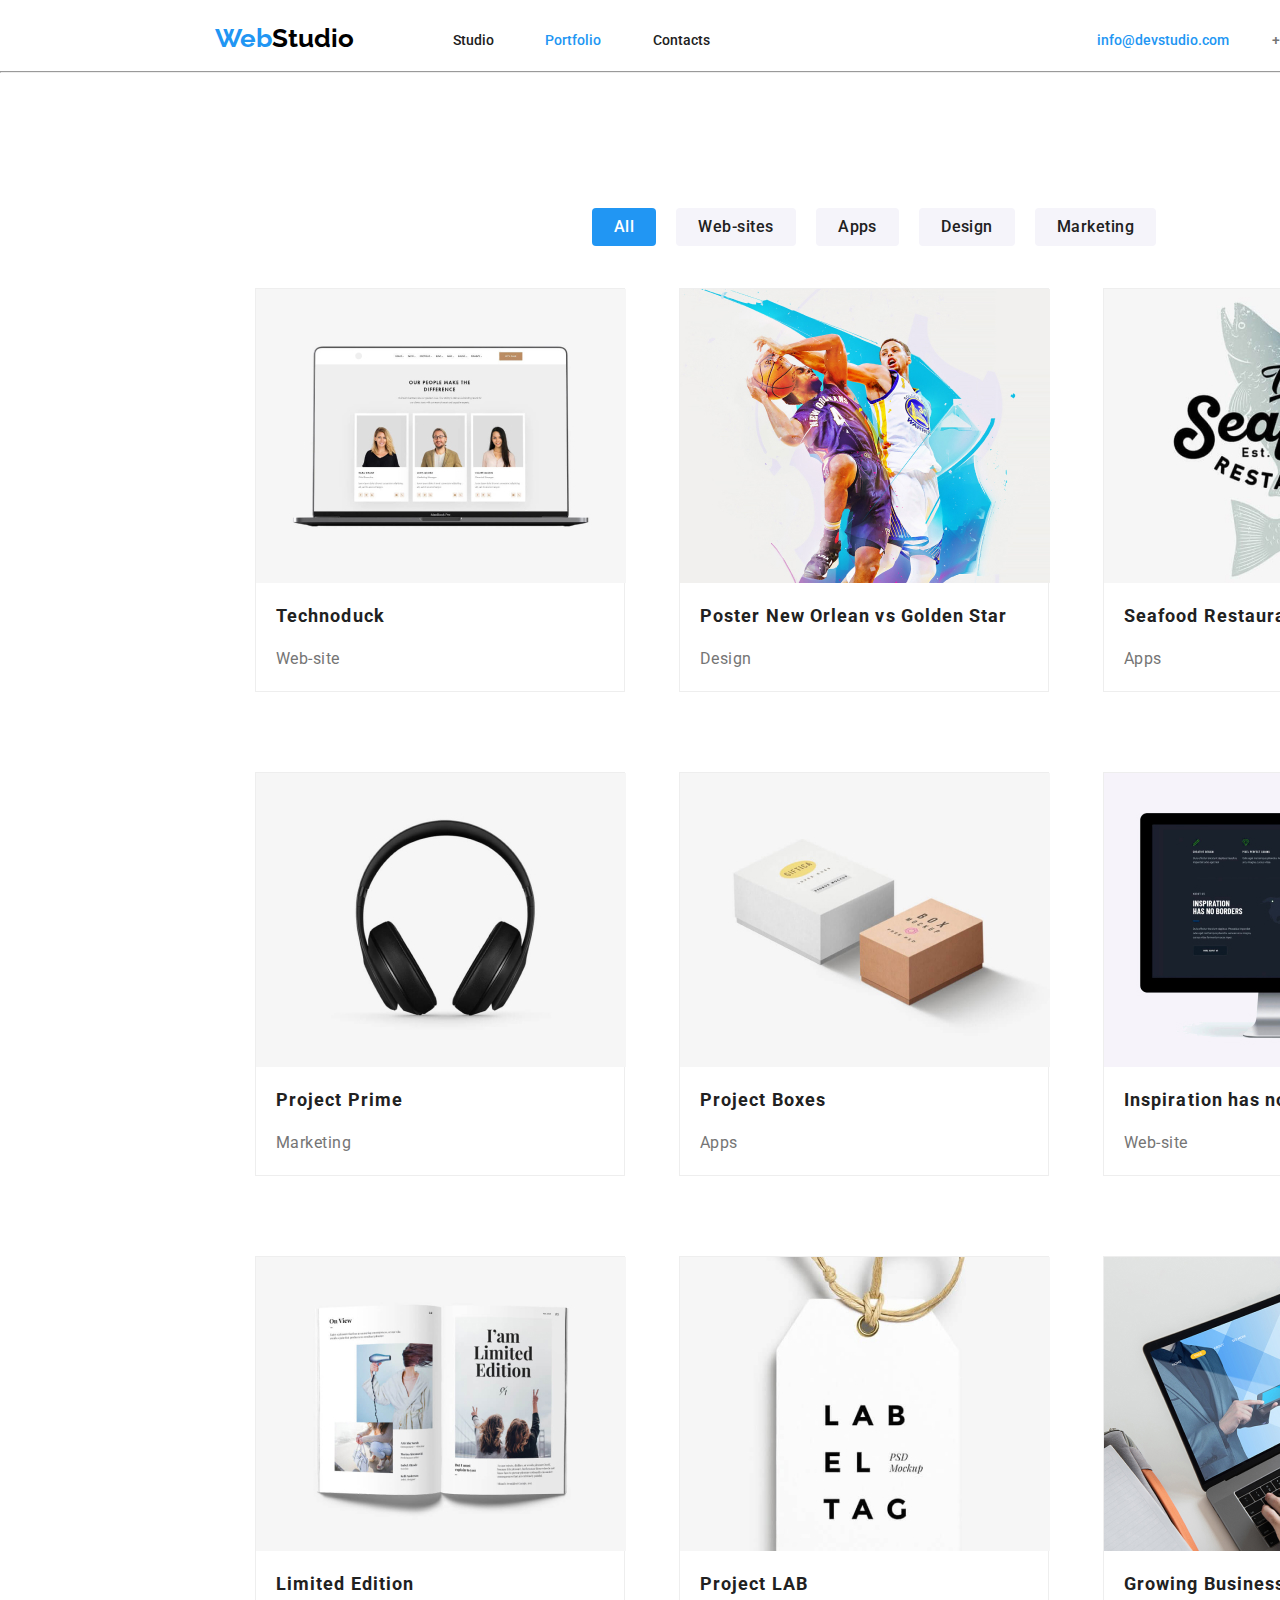
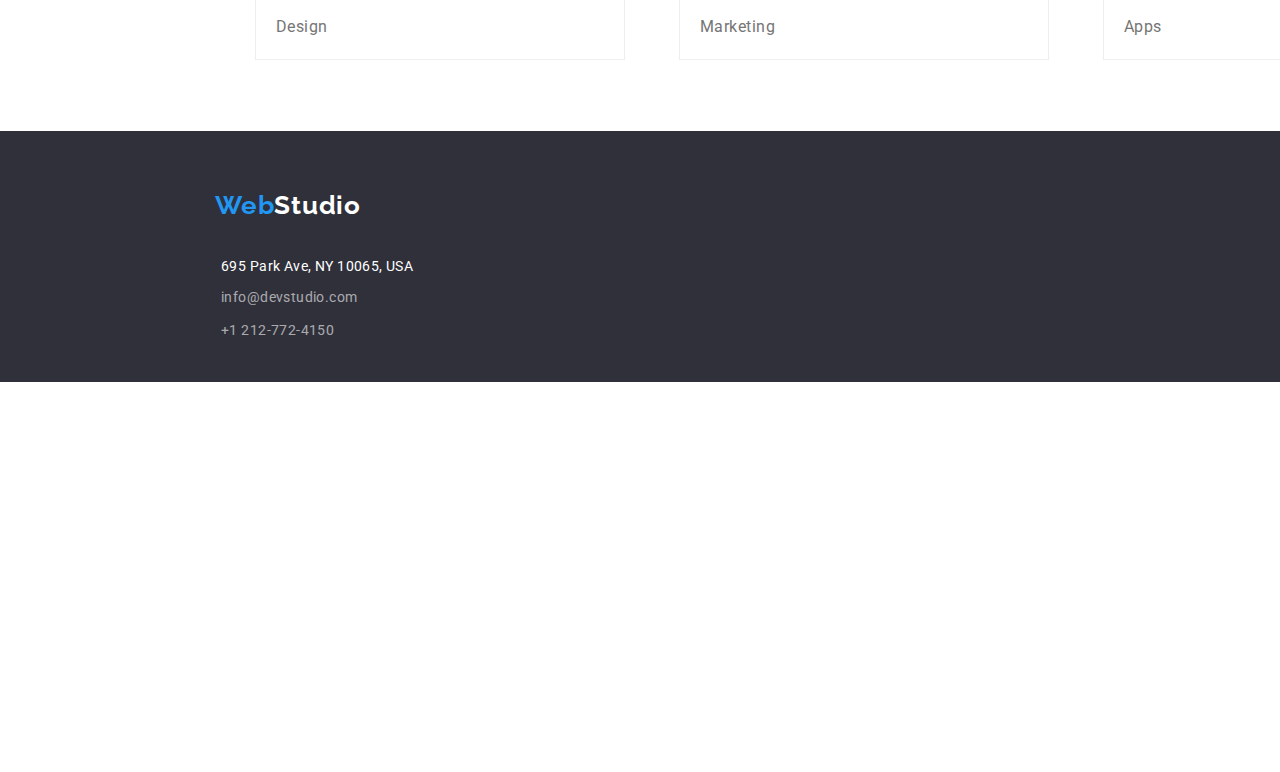
==== commit 4df429cb: "update hw-02" ====
--- a/portfolio.html
+++ b/portfolio.html
@@ -1,249 +1,213 @@
 <!DOCTYPE html>
 <html lang="en">
-    <head>
-        <meta charset="UTF-8" />
-        <meta name="viewport" content="width=device-width, initial-scale=1.0" />
-        <title>Portfolio</title>
-        <link rel="preconnect" href="https://fonts.googleapis.com" />
-        <link rel="preconnect" href="https://fonts.gstatic.com" crossorigin />
-        <link
-            href="https://fonts.googleapis.com/css2?family=Raleway:wght@700&family=Roboto:wght@400;500;700;900&display=swap"
-            rel="stylesheet"
-        />
-        <link rel="stylesheet" href="./css/styles.css" />
-    </head>
-    <body>
-        <!-- Header section -->
-
-        <header>
-            <div class="header">
-                <div class="webstudio">
-                    <a href="index.html" class="logo">
-                        <h1 class="studio">
-                            <span class="web">Web</span>Studio
-                        </h1>
-                    </a>
-                </div>
-
-                <!-- Nav section -->
-
-                <nav class="nav">
-                    <ul>
-                        <li>
-                            <a href="index.html" class="studio-portfolio"
-                                >Studio</a
-                            >
-                        </li>
-
-                        <li>
-                            <a href="portfolio.html" class="portfolio-activ"
-                                >Portfolio</a
-                            >
-                        </li>
-
-                        <li>
-                            <a href="contacts.html" class="contacts"
-                                >Contacts</a
-                            >
-                        </li>
-                    </ul>
-                </nav>
-
-                <a href="info@devstudio.com" class="mail">info@devstudio.com</a>
-
-                <a href="tel:+1212-772-4150" class="tel">+1 212-772-4150</a>
-            </div>
-            <hr class="hr" />
-        </header>
-
-        <!-- Main section -->
-
-        <main>
-            <!-- Filter section -->
-
-            <section class="section-filters">
-                <div class="buttons">
-                    <ul>
-                        <li>
-                            <button class="button-all" type="button">
-                                <span class="span-all">All</span>
-                            </button>
-                        </li>
-                        <li>
-                            <button class="button-web" type="button">
-                                <span class="span-web">Web-sites</span>
-                            </button>
-                        </li>
-                        <li>
-                            <button class="button-apps" type="button">
-                                <span class="span-apps">Apps</span>
-                            </button>
-                        </li>
-                        <li>
-                            <button class="button-design" type="button">
-                                <span class="span-design">Design</span>
-                            </button>
-                        </li>
-                        <li>
-                            <button class="button-marketing" type="button">
-                                <span class="span-marketing">Marketing</span>
-                            </button>
-                        </li>
-                    </ul>
-                </div>
-            </section>
-
-            <!-- Images section -->
-
-            <section class="project">
-                <ul>
-                    <li>
-                        <div class="project-div">
-                            <img
-                                src="images/site.jpg"
-                                alt="Laptop"
-                                width="370"
-                            />
-                            <div class="technoduck-text">
-                                <h3>Technoduck</h3>
-                                <p>Web-site</p>
-                            </div>
-                        </div>
-                    </li>
-
-                    <li>
-                        <div class="project-div">
-                            <img
-                                src="images/poster.jpg"
-                                alt="Poster"
-                                width="370"
-                            />
-                            <h3>Poster New Orlean vs Golden Star</h3>
-                            <p>Design</p>
-                        </div>
-                    </li>
-
-                    <li>
-                        <div class="project-div">
-                            <img
-                                src="images/restaurant.jpg"
-                                alt="Resturant App"
-                                width="370"
-                            />
-                            <h3>Seafood Restaurant</h3>
-                            <p>Apps</p>
-                        </div>
-                    </li>
-
-                    <li>
-                        <div class="project-div">
-                            <img
-                                src="images/headsets.jpg"
-                                alt="Headsets"
-                                width="370"
-                            />
-                            <h3>Project Prime</h3>
-                            <p>Marketing</p>
-                        </div>
-                    </li>
-
-                    <li>
-                        <div class="project-div">
-                            <img
-                                src="images/boxes.jpg"
-                                alt="Boxes"
-                                width="370"
-                            />
-                            <h3>Project Boxes</h3>
-                            <p>Apps</p>
-                        </div>
-                    </li>
-
-                    <li>
-                        <div class="project-div">
-                            <img
-                                src="images/monitor.jpg"
-                                alt="Monitor"
-                                width="370"
-                            />
-                            <h3>Inspiration has no Borders</h3>
-                            <p>Web-site</p>
-                        </div>
-                    </li>
-
-                    <li>
-                        <div class="project-div">
-                            <img
-                                src="images/limited-edition.jpg"
-                                alt="Limited-edition-img"
-                                width="370"
-                            />
-                            <h3>Limited Edition</h3>
-                            <p>Design</p>
-                        </div>
-                    </li>
-
-                    <li>
-                        <div class="project-div">
-                            <img
-                                src="images/Label-tag.jpg"
-                                alt="Label-tag"
-                                width="370"
-                            />
-                            <h3>Project LAB</h3>
-                            <p>Marketing</p>
-                        </div>
-                    </li>
-
-                    <li>
-                        <div class="project-div">
-                            <img
-                                src="images/buisiness.jpg"
-                                alt="Growing Business"
-                                width="370"
-                            />
-                            <h3>Growing Business</h3>
-                            <p>Apps</p>
-                        </div>
-                    </li>
-                </ul>
-            </section>
-        </main>
-
-        <!-- Footer section -->
-
-        <footer>
-            <section class="footer-portfolio">
-                <div>
-                    <div class="webstudio">
-                        <a href="index.html" class="logo">
-                            <h1 class="studio-footer">
-                                <span class="web">Web</span>Studio
-                            </h1>
-                        </a>
-                    </div>
-
-                    <address>
-                        <ul>
-                            <li>
-                                <p class="footer-paragraph">
-                                    695 Park Ave, NY 10065, USA
-                                </p>
-                            </li>
-                            <li>
-                                <a class="footer-mail" href="info@devstudio.com"
-                                    >info@devstudio.com</a
-                                >
-                            </li>
-                            <li>
-                                <a class="footer-tel" href="tel:+1212-772-4150"
-                                    >+1 212-772-4150</a
-                                >
-                            </li>
-                        </ul>
-                    </address>
-                </div>
-            </section>
-        </footer>
-    </body>
+  <head>
+    <meta charset="UTF-8" />
+    <meta name="viewport" content="width=device-width, initial-scale=1.0" />
+    <title>Portfolio</title>
+    <link rel="preconnect" href="https://fonts.googleapis.com" />
+    <link rel="preconnect" href="https://fonts.gstatic.com" crossorigin />
+    <link
+      href="https://fonts.googleapis.com/css2?family=Raleway:wght@700&family=Roboto:wght@400;500;700;900&display=swap"
+      rel="stylesheet"
+    />
+    <link rel="stylesheet" href="./modern-normalize.css" />
+    <link rel="stylesheet" href="./css/styles.css" />
+  </head>
+  <body>
+    <!-- Header section -->
+
+    <header class="global-header">
+      <div class="webstudio">
+        <a href="index.html" class="logo">
+          <h1 class="studio"><span class="web">Web</span>Studio</h1>
+        </a>
+      </div>
+
+      <!-- Nav section -->
+
+      <nav class="nav">
+        <ul>
+          <li>
+            <a href="index.html" class="studio-portfolio">Studio</a>
+          </li>
+
+          <li>
+            <a href="portfolio.html" class="portfolio-activ">Portfolio</a>
+          </li>
+
+          <li>
+            <a href="contacts.html" class="contacts">Contacts</a>
+          </li>
+        </ul>
+      </nav>
+
+      <a href="info@devstudio.com" class="mail">info@devstudio.com</a>
+
+      <a href="tel:+1212-772-4150" class="tel">+1 212-772-4150</a>
+
+      <hr class="hr" />
+    </header>
+
+    <!-- Main section -->
+
+    <main>
+      <!-- Filter section -->
+
+      <section class="section-filters">
+        <div class="buttons">
+          <ul>
+            <li>
+              <button class="button-all" type="button">
+                <span class="span-all">All</span>
+              </button>
+            </li>
+            <li>
+              <button class="button-web" type="button">
+                <span class="span-web">Web-sites</span>
+              </button>
+            </li>
+            <li>
+              <button class="button-apps" type="button">
+                <span class="span-apps">Apps</span>
+              </button>
+            </li>
+            <li>
+              <button class="button-design" type="button">
+                <span class="span-design">Design</span>
+              </button>
+            </li>
+            <li>
+              <button class="button-marketing" type="button">
+                <span class="span-marketing">Marketing</span>
+              </button>
+            </li>
+          </ul>
+        </div>
+      </section>
+
+      <!-- Images section -->
+
+      <section class="project">
+        <ul>
+          <li>
+            <div class="project-div">
+              <img src="images/site.jpg" alt="Laptop" width="370" />
+              <div class="technoduck-text">
+                <h3>Technoduck</h3>
+                <p>Web-site</p>
+              </div>
+            </div>
+          </li>
+
+          <li>
+            <div class="project-div">
+              <img src="images/poster.jpg" alt="Poster" width="370" />
+              <h3>Poster New Orlean vs Golden Star</h3>
+              <p>Design</p>
+            </div>
+          </li>
+
+          <li>
+            <div class="project-div">
+              <img
+                src="images/restaurant.jpg"
+                alt="Resturant App"
+                width="370"
+              />
+              <h3>Seafood Restaurant</h3>
+              <p>Apps</p>
+            </div>
+          </li>
+
+          <li>
+            <div class="project-div">
+              <img src="images/headsets.jpg" alt="Headsets" width="370" />
+              <h3>Project Prime</h3>
+              <p>Marketing</p>
+            </div>
+          </li>
+
+          <li>
+            <div class="project-div">
+              <img src="images/boxes.jpg" alt="Boxes" width="370" />
+              <h3>Project Boxes</h3>
+              <p>Apps</p>
+            </div>
+          </li>
+
+          <li>
+            <div class="project-div">
+              <img src="images/monitor.jpg" alt="Monitor" width="370" />
+              <h3>Inspiration has no Borders</h3>
+              <p>Web-site</p>
+            </div>
+          </li>
+
+          <li>
+            <div class="project-div">
+              <img
+                src="images/limited-edition.jpg"
+                alt="Limited-edition-img"
+                width="370"
+              />
+              <h3>Limited Edition</h3>
+              <p>Design</p>
+            </div>
+          </li>
+
+          <li>
+            <div class="project-div">
+              <img src="images/Label-tag.jpg" alt="Label-tag" width="370" />
+              <h3>Project LAB</h3>
+              <p>Marketing</p>
+            </div>
+          </li>
+
+          <li>
+            <div class="project-div">
+              <img
+                src="images/buisiness.jpg"
+                alt="Growing Business"
+                width="370"
+              />
+              <h3>Growing Business</h3>
+              <p>Apps</p>
+            </div>
+          </li>
+        </ul>
+      </section>
+    </main>
+
+    <!-- Footer section -->
+
+    <footer>
+      <section class="footer-portfolio">
+        <div>
+          <div class="webstudio">
+            <a href="index.html" class="logo">
+              <h1 class="studio-footer"><span class="web">Web</span>Studio</h1>
+            </a>
+          </div>
+
+          <address>
+            <ul>
+              <li>
+                <p class="footer-paragraph">695 Park Ave, NY 10065, USA</p>
+              </li>
+              <li>
+                <a class="footer-mail" href="info@devstudio.com"
+                  >info@devstudio.com</a
+                >
+              </li>
+              <li>
+                <a class="footer-tel" href="tel:+1212-772-4150"
+                  >+1 212-772-4150</a
+                >
+              </li>
+            </ul>
+          </address>
+        </div>
+      </section>
+    </footer>
+  </body>
 </html>
--- a/css/styles.css
+++ b/css/styles.css
@@ -1,59 +1,59 @@
 /* Body */
 :root {
-    --text-color: #2196f3;
-    --text-large: 44px;
-    --text-normal: 16px;
-    --text-small: 14px;
+  --text-color: #2196f3;
+  --text-large: 44px;
+  --text-normal: 16px;
+  --text-small: 14px;
 }
 
 body {
-    font-family: 'Roboto', sans-serif;
-    width: 1600px;
-    height: 2348px;
-    width: 1600px;
-    height: 2348px;
-    top: -3267px;
-    left: -3897px;
+  font-family: "Roboto", sans-serif;
+  width: 1600px;
+  height: 2348px;
+  width: 1600px;
+  height: 2348px;
+  top: -3267px;
+  left: -3897px;
 }
 
 /*  Studio Page/Header Section */
 
 .webstudio {
-    padding-left: 215px;
-    margin-top: 24px;
+  padding-left: 215px;
+  margin-top: 24px;
 }
 
 .logo {
-    text-decoration: none;
+  text-decoration: none;
 }
 
 .web {
-    color: var(--text-color);
-    font-size: 26px;
-    font-family: Raleway;
-    font-weight: 700;
+  color: var(--text-color);
+  font-size: 26px;
+  font-family: Raleway;
+  font-weight: 700;
 }
 
 .studio {
-    color: #000000;
-    font-size: 26px;
-    font-family: Raleway;
-    font-weight: 700;
+  color: #000000;
+  font-size: 26px;
+  font-family: Raleway;
+  font-weight: 700;
 }
 
 /* Navication section */
 .header {
-    width: 1600px;
-    height: 55px;
-    color: #fff;
+  width: 1600px;
+  height: 55px;
+  color: #fff;
 }
 
 .nav ul li {
-    display: inline;
+  display: inline;
 }
 
 .nav a {
-    text-decoration: none;
+  text-decoration: none;
 }
 
 .studio-activ,
@@ -61,55 +61,55 @@
 .contacts,
 .studio-portfolio,
 .portfolio-activ {
-    position: absolute;
-    width: 42px;
-    height: 16px;
-    top: 32px;
-    left: 453px;
-    color: var(--text-color);
-    font-size: 14px;
-    font-family: Roboto;
-    font-weight: 500;
+  position: absolute;
+  width: 42px;
+  height: 16px;
+  top: 32px;
+  left: 453px;
+  color: var(--text-color);
+  font-size: 14px;
+  font-family: Roboto;
+  font-weight: 500;
 }
 
 .portfolio {
-    left: 545px;
-    color: #212121;
+  left: 545px;
+  color: #212121;
 }
 
 .contacts {
-    left: 653px;
-    color: #212121;
+  left: 653px;
+  color: #212121;
 }
 
 .mail,
 .tel {
-    position: absolute;
-    width: 135px;
-    height: 16px;
-    top: 32px;
-    left: 1097px;
-    color: var(--text-color);
-    font-size: 14px;
-    font-family: Roboto;
-    font-weight: 500;
-    text-decoration: none;
+  position: absolute;
+  width: 135px;
+  height: 16px;
+  top: 32px;
+  left: 1097px;
+  color: var(--text-color);
+  font-size: 14px;
+  font-family: Roboto;
+  font-weight: 500;
+  text-decoration: none;
 }
 
 .tel {
-    left: 1272px;
-    color: #757575;
+  left: 1272px;
+  color: #757575;
 }
 
 /* Portfolio Page / Header Section */
 .portfolio-activ {
-    width: 58px;
-    left: 545px;
+  width: 58px;
+  left: 545px;
 }
 
 .studio-portfolio {
-    left: 453px;
-    color: #212121;
+  left: 453px;
+  color: #212121;
 }
 
 .studio-activ:hover,
@@ -124,290 +124,290 @@
 .portfolio-activ:focus,
 .studio-portfolio:hover,
 .studio-portfolio:focus {
-    color: var(--text-color);
+  color: var(--text-color);
 }
 
 /* Main section for Studio Page */
 .background {
-    background: #2f303a;
-    width: 1600px;
-    height: 600px;
+  background: #2f303a;
+  width: 1600px;
+  height: 600px;
 }
 
 .title {
-    position: absolute;
-    width: 696px;
-    height: 120px;
-    top: 280px;
-    left: 452px;
-    font-family: Roboto;
-    font-size: 44px;
-    font-weight: 900;
-    letter-spacing: 0.06em;
-    text-align: center;
-    color: #ffffff;
+  position: absolute;
+  width: 696px;
+  height: 120px;
+  top: 280px;
+  left: 452px;
+  font-family: Roboto;
+  font-size: 44px;
+  font-weight: 900;
+  letter-spacing: 0.06em;
+  text-align: center;
+  color: #ffffff;
 }
 
 .button-book-a-service {
-    position: absolute;
-    width: 200px;
-    height: 50px;
-    top: 430px;
-    left: 700px;
-    border-radius: 4px;
-    background: #2196f3;
-    box-shadow: 0px 4px 4px 0px rgba(0, 0, 0, 0.15);
-    cursor: pointer;
+  position: absolute;
+  width: 200px;
+  height: 50px;
+  top: 430px;
+  left: 700px;
+  border-radius: 4px;
+  background: #2196f3;
+  box-shadow: 0px 4px 4px 0px rgba(0, 0, 0, 0.15);
+  cursor: pointer;
 }
 
 .request {
-    color: #fff;
-    font-size: 16px;
-    font-family: Roboto;
-    font-weight: 700;
-    line-height: 1.875em;
-    letter-spacing: 0.96px;
+  color: #fff;
+  font-size: 16px;
+  font-family: Roboto;
+  font-weight: 700;
+  line-height: 1.875em;
+  letter-spacing: 0.96px;
 }
 
 /* Details section */
 .description-what-we-do {
-    background-color: #ffffff;
-    width: 1600px;
-    height: 2348px;
-    padding-left: 100px;
+  background-color: #ffffff;
+  width: 1600px;
+  height: 2348px;
+  padding-left: 100px;
 }
 
 .details {
-    display: flex;
-    position: absolute;
-    width: 1170px;
-    height: 101px;
-    top: 730px;
-    left: 215px;
+  display: flex;
+  position: absolute;
+  width: 1170px;
+  height: 101px;
+  top: 730px;
+  left: 215px;
+  margin-top: 30px;
 }
 
 h5 {
-    color: #212121;
-    font-size: 14px;
-    font-family: Roboto;
-    font-weight: 700;
+  color: #212121;
+  font-size: 14px;
+  font-family: Roboto;
+  font-weight: 700;
 }
 
 .details p {
-    color: #757575;
-    font-size: 14px;
-    font-family: Roboto;
-    font-weight: 400;
-    line-height: 24px;
-    letter-spacing: 0.42px;
-    display: flex;
-    width: 270px;
-    padding-right: 30px;
+  color: #757575;
+  font-size: 14px;
+  font-family: Roboto;
+  font-weight: 400;
+  line-height: 24px;
+  letter-spacing: 0.42px;
+  display: flex;
+  width: 270px;
 }
 
 /* What we do section */
 .what-we-do {
-    left: 701px;
-    top: 969px;
-    text-align: center;
-    font-family: 'Roboto';
-    font-weight: 700;
-    font-size: 36px;
-    line-height: 42px;
-    color: #212121;
+  left: 701px;
+  top: 969px;
+  text-align: center;
+  font-family: "Roboto";
+  font-weight: 700;
+  font-size: 36px;
+  line-height: 42px;
+  color: #212121;
 }
 
 .images-what-we-do {
-    position: absolute;
-    width: 1100px;
-    height: 386px;
-    left: 215px;
-    top: 969px;
+  position: absolute;
+  width: 1100px;
+  height: 386px;
+  left: 215px;
+  top: 969px;
 }
 
 .images-what-we-do ul {
-    display: flex;
-    justify-content: space-evenly;
-    list-style-type: none;
+  display: flex;
+  justify-content: space-evenly;
+  list-style-type: none;
 }
 
 .first-image,
 .second-image {
-    padding-right: 30px;
+  padding-right: 30px;
 }
 
 /* Our Team */
 .our-team {
-    position: absolute;
-    width: 1600px;
-    height: 648px;
-    left: 0px;
-    top: 1449px;
-    background: #f5f4fa;
+  position: absolute;
+  width: 1600px;
+  height: 648px;
+  left: 0px;
+  top: 1449px;
+  background: #f5f4fa;
 }
 
 .our-team h2 {
-    width: 165px;
-    left: 718px;
-    top: 1543px;
-    font-family: 'Roboto';
-    font-weight: 700;
-    font-size: 36px;
-    line-height: 42px;
-    text-align: center;
-    letter-spacing: 0.03em;
-    width: 100%;
-    margin-top: 94px;
+  width: 165px;
+  left: 718px;
+  top: 1543px;
+  font-family: "Roboto";
+  font-weight: 700;
+  font-size: 36px;
+  line-height: 42px;
+  text-align: center;
+  letter-spacing: 0.03em;
+  width: 100%;
+  margin-top: 94px;
 }
 
 .our-team ul {
-    list-style-type: none;
-    display: flex;
-    justify-content: space-evenly;
-    margin-top: 50px;
-    margin-right: 120px;
+  list-style-type: none;
+  display: flex;
+  justify-content: space-evenly;
+  margin-top: 50px;
+  margin-right: 120px;
 }
 
 .card {
-    border-radius: 0px 0px 4px 4px;
-    background: #fff;
-    box-shadow: 0px 1px 3px rgba(0, 0, 0, 0.12), 0px 1px 1px rgba(0, 0, 0, 0.14),
-        0px 2px 1px rgba(0, 0, 0, 0.2);
-    text-align: center;
-    justify-content: space-between;
-    flex-direction: column;
-    height: 100%;
+  border-radius: 0px 0px 4px 4px;
+  background: #fff;
+  box-shadow: 0px 1px 3px rgba(0, 0, 0, 0.12), 0px 1px 1px rgba(0, 0, 0, 0.14),
+    0px 2px 1px rgba(0, 0, 0, 0.2);
+  text-align: center;
+  justify-content: space-between;
+  flex-direction: column;
+  height: 100%;
 }
 
 .our-team h4 {
-    font-family: 'Roboto';
-    font-weight: 500;
-    font-size: 16px;
-    line-height: 19px;
-    text-align: center;
-    letter-spacing: 0.03em;
-    margin-bottom: 5px;
-    color: #212121;
+  font-family: "Roboto";
+  font-weight: 500;
+  font-size: 16px;
+  line-height: 19px;
+  text-align: center;
+  letter-spacing: 0.03em;
+  margin-bottom: 5px;
+  color: #212121;
 }
 
 .our-team span {
-    color: #757575;
-    width: 130px;
-    height: 19px;
-    top: 1954px;
-    left: 285px;
-    font-family: Roboto;
-    text-align: center;
+  color: #757575;
+  width: 130px;
+  height: 19px;
+  top: 1954px;
+  left: 285px;
+  font-family: Roboto;
+  text-align: center;
 }
 
 .first-card,
 .second-card,
 .third-card,
 .fourth-card {
-    padding-bottom: 20px;
+  padding-bottom: 20px;
 }
 
 /* Footer Section */
 .footer-section {
-    position: absolute;
-    width: 1600px;
-    height: 251px;
-    background: #2f303a;
-    top: 2097px;
-    left: 0px;
+  position: absolute;
+  width: 1600px;
+  height: 251px;
+  background: #2f303a;
+  top: 2097px;
+  left: 0px;
 }
 
 .studio-footer {
-    color: #ffffff;
-    font-size: 26px;
-    font-family: Raleway;
-    font-weight: 700;
-    letter-spacing: 0.78px;
-    margin-top: 60px;
+  color: #ffffff;
+  font-size: 26px;
+  font-family: Raleway;
+  font-weight: 700;
+  letter-spacing: 0.78px;
+  margin-top: 60px;
 }
 
 .footer-section ul {
-    list-style-type: none;
-    margin-left: 176px;
+  list-style-type: none;
+  margin-left: 176px;
 }
 
 .footer-section a {
-    text-decoration: none;
+  text-decoration: none;
 }
 
 .footer-paragraph {
-    color: #fff;
-    font-size: 14px;
-    font-family: Roboto;
-    font-style: normal;
-    font-weight: 400;
-    letter-spacing: 0.03em;
+  color: #fff;
+  font-size: 14px;
+  font-family: Roboto;
+  font-style: normal;
+  font-weight: 400;
+  letter-spacing: 0.03em;
 }
 
 .footer-mail {
-    color: rgba(255, 255, 255, 0.6);
-    font-size: 14px;
-    font-family: Roboto;
-    font-style: normal;
-    font-weight: 400;
-    letter-spacing: 0.03em;
+  color: rgba(255, 255, 255, 0.6);
+  font-size: 14px;
+  font-family: Roboto;
+  font-style: normal;
+  font-weight: 400;
+  letter-spacing: 0.03em;
 }
 
 .footer-tel {
-    color: rgba(255, 255, 255, 0.6);
-    font-size: 14px;
-    font-family: Roboto;
-    font-style: normal;
-    font-weight: 400;
-    line-height: 16px;
-    letter-spacing: 0.03em;
+  color: rgba(255, 255, 255, 0.6);
+  font-size: 14px;
+  font-family: Roboto;
+  font-style: normal;
+  font-weight: 400;
+  line-height: 16px;
+  letter-spacing: 0.03em;
 }
 
 .footer-paragraph:hover,
 .footer-mail:hover,
 .footer-tel:hover {
-    color: #2196f3;
+  color: #2196f3;
 }
 
 .footer-paragraph:focus,
 .footer-mail:focus,
 .footer-tel:focus {
-    color: #2196f3;
+  color: #2196f3;
 }
 
 .footer-section ul li {
-    padding: 5px;
-    margin-top: 5px;
+  padding: 5px;
+  margin-top: 5px;
 }
 
 .footer-section ul li .footer-paragraph {
-    margin-bottom: -1px;
+  margin-bottom: -1px;
 }
 
 /* Portfolio Page */
 .hr {
-    color: #ececec;
+  color: #ececec;
 }
 
 .buttons {
-    position: absolute;
-    width: 516px;
-    height: 38px;
-    top: 174px;
-    left: 542px;
-    border-radius: 4px;
-    margin-top: -70px;
+  position: absolute;
+  width: 516px;
+  height: 38px;
+  top: 174px;
+  left: 542px;
+  border-radius: 4px;
+  margin-top: -70px;
 }
 
 .buttons ul {
-    list-style-type: none;
-    margin-top: 94px;
-    display: flex;
+  list-style-type: none;
+  margin-top: 94px;
+  display: flex;
 }
 
 .buttons li {
-    display: inline;
-    padding: 10px;
+  display: inline;
+  padding: 10px;
 }
 
 .button-all,
@@ -415,34 +415,34 @@
 .button-apps,
 .button-design,
 .button-marketing {
-    width: 64px;
-    height: 38px;
-    top: 174px;
-    left: 542px;
-    border-radius: 4px;
-    background: #2196f3;
-    border: #fff;
-    cursor: pointer;
+  width: 64px;
+  height: 38px;
+  top: 174px;
+  left: 542px;
+  border-radius: 4px;
+  background: #2196f3;
+  border: #fff;
+  cursor: pointer;
 }
 
 .button-web {
-    width: 120px;
-    background: #f5f4fa;
+  width: 120px;
+  background: #f5f4fa;
 }
 
 .button-apps {
-    width: 83px;
-    background: #f5f4fa;
+  width: 83px;
+  background: #f5f4fa;
 }
 
 .button-design {
-    width: 96px;
-    background: #f5f4fa;
+  width: 96px;
+  background: #f5f4fa;
 }
 
 .button-marketing {
-    width: 121px;
-    background: #f5f4fa;
+  width: 121px;
+  background: #f5f4fa;
 }
 
 .span-all,
@@ -450,40 +450,40 @@
 .span-apps,
 .span-design,
 .span-marketing {
-    color: #fff;
-    text-align: center;
-    font-size: 16px;
-    font-family: Roboto;
-    font-style: normal;
-    font-weight: 500;
-    line-height: 26px;
-    letter-spacing: 0.03em;
+  color: #fff;
+  text-align: center;
+  font-size: 16px;
+  font-family: Roboto;
+  font-style: normal;
+  font-weight: 500;
+  line-height: 26px;
+  letter-spacing: 0.03em;
 }
 
 .span-web,
 .span-apps,
 .span-design,
 .span-marketing {
-    color: #212121;
+  color: #212121;
 }
 
 .project {
-    width: 1600px;
-    flex-direction: column;
-    justify-content: center;
-    align-items: center;
-    gap: 94px;
-    background: #fff;
+  width: 1600px;
+  flex-direction: column;
+  justify-content: center;
+  align-items: center;
+  gap: 94px;
+  background: #fff;
 }
 
 .project-div {
-    box-sizing: border-box;
-    width: 370px;
-    height: 404px;
-    left: 215px;
-    background: #ffffff;
-    border: 1px solid #eeeeee;
-    margin-bottom: 30px;
+  box-sizing: border-box;
+  width: 370px;
+  height: 404px;
+  left: 215px;
+  background: #ffffff;
+  border: 1px solid #eeeeee;
+  margin-bottom: 30px;
 }
 
 .button-all:focus,
@@ -495,63 +495,63 @@
 .button-design:focus,
 .button-marketing:hover,
 .button-marketing:focus {
-    background-color: #2196f3;
+  background-color: #2196f3;
 }
 
 .project ul {
-    list-style-type: none;
-    margin-top: 190px;
-    margin-left: 190px;
+  list-style-type: none;
+  margin-top: 190px;
+  margin-left: 190px;
 }
 
 .project li {
-    display: inline-block;
-    padding: 25px;
+  display: inline-block;
+  padding: 25px;
 }
 
 .project h3 {
-    color: #212121;
-    font-size: 18px;
-    font-family: Roboto;
-    font-weight: 700;
-    letter-spacing: 1.08px;
-    margin-left: 20px;
+  color: #212121;
+  font-size: 18px;
+  font-family: Roboto;
+  font-weight: 700;
+  letter-spacing: 1.08px;
+  margin-left: 20px;
 }
 
 .project p {
-    font-family: Roboto;
-    font-size: 16px;
-    font-weight: 400;
-    line-height: 30px;
-    letter-spacing: 0.03em;
-    text-align: left;
-    color: #757575;
-    margin-left: 20px;
+  font-family: Roboto;
+  font-size: 16px;
+  font-weight: 400;
+  line-height: 30px;
+  letter-spacing: 0.03em;
+  text-align: left;
+  color: #757575;
+  margin-left: 20px;
 }
 
 /* Footer Portfolio */
 .footer-portfolio {
-    position: absolute;
-    width: 1600px;
-    height: 251px;
-    background: #2f303a;
-    left: 0px;
+  position: absolute;
+  width: 1600px;
+  height: 251px;
+  background: #2f303a;
+  left: 0px;
 }
 
 .footer-portfolio ul {
-    list-style-type: none;
-    margin-left: 176px;
+  list-style-type: none;
+  margin-left: 176px;
 }
 
 .footer-portfolio a {
-    text-decoration: none;
+  text-decoration: none;
 }
 
 .footer-portfolio ul li {
-    padding: 5px;
-    margin-top: 5px;
+  padding: 5px;
+  margin-top: 5px;
 }
 
 .footer-portfolio ul li .footer-paragraph {
-    margin-bottom: -1px;
-}
+  margin-bottom: -1px;
+}
